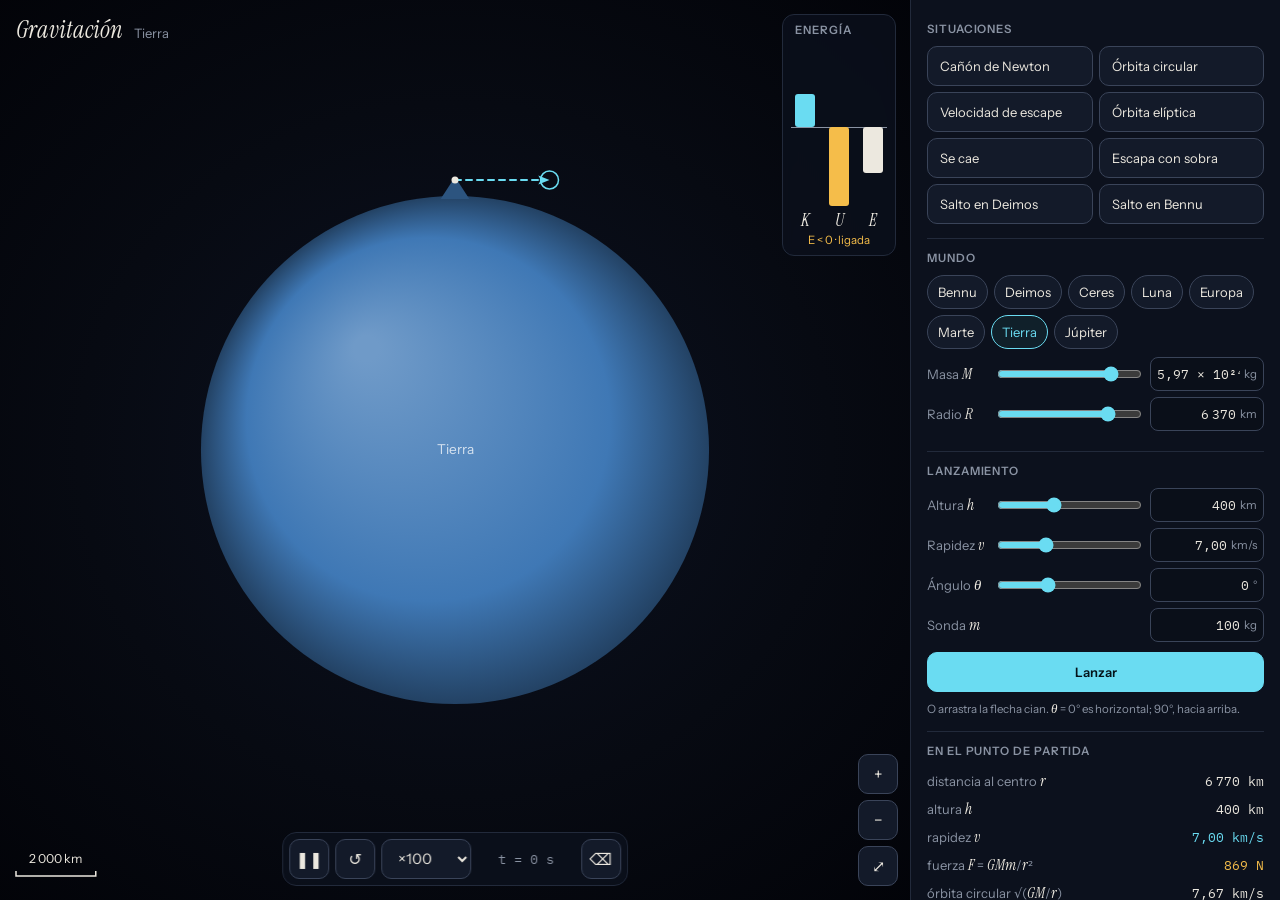
==== index.html @ c52f1934 "Presets y modo reto: situaciones de clase, mundos con datos reales, ?reto=1 oculta v_c, v_e y energí" ====
<!doctype html>
<html lang="es">
<head>
  <meta charset="utf-8">
  <meta name="viewport" content="width=device-width, initial-scale=1, viewport-fit=cover">
  <title>Gravitación</title>
  <meta name="description" content="Lanza sondas alrededor de un mundo: fuerza, velocidad, órbitas, escape y energía. FIS093, UAI.">
  <meta name="theme-color" content="#070a12">
  <link rel="stylesheet" href="css/estilo.css">
</head>
<body>
  <main class="app">
    <section class="escena" aria-label="Simulación">
      <canvas id="lienzo" aria-label="Mundo y sondas. Arrastra la flecha cian para lanzar."></canvas>
      <header class="marca"><h1>Gravitación</h1><span id="nombreMundo"></span></header>
      <div class="estado" id="estado" aria-live="polite"></div>

      <!-- Barras de energía: K, U y E = K + U de la sonda elegida, con el cero al medio -->
      <figure class="energia pista" id="energia" aria-label="Energía de la sonda">
        <figcaption>Energía</figcaption>
        <div class="barras">
          <div class="barra" data-k="K"><div class="relleno c-k" id="bK"></div></div>
          <div class="barra" data-k="U"><div class="relleno c-u" id="bU"></div></div>
          <div class="barra" data-k="E"><div class="relleno c-e" id="bE"></div></div>
        </div>
        <p class="tipoE" id="tipoE"></p>
      </figure>

      <div class="zoom">
        <button class="icono" id="acercar" aria-label="Acercar">+</button>
        <button class="icono" id="alejar" aria-label="Alejar">−</button>
        <button class="icono" id="encuadrar" aria-label="Encuadrar" title="Encuadrar">⤢</button>
      </div>

      <div class="tiempo">
        <button class="icono" id="play" aria-label="Pausa">❚❚</button>
        <button class="icono" id="reiniciar" aria-label="Reiniciar" title="Reiniciar">↺</button>
        <select id="rapidezTiempo" aria-label="Rapidez del tiempo">
          <option value="1">×1</option>
          <option value="10">×10</option>
          <option value="100">×100</option>
          <option value="1000">×1000</option>
          <option value="10000">×10⁴</option>
          <option value="100000">×10⁵</option>
        </select>
        <span class="reloj" id="reloj">t = 0 s</span>
        <button class="icono" id="borrar" aria-label="Borrar estelas" title="Borrar estelas">⌫</button>
      </div>
    </section>

    <aside class="panel">
      <section class="grupo solo-reto" id="grupoReto">
        <h2>Reto</h2>
        <p class="reto-texto">Encuentren la rapidez para una <b>órbita circular</b> y la rapidez para <b>escapar</b>. Prueben valores en <i class="serif">v</i>.</p>
        <ol class="logros" id="logros"></ol>
      </section>

      <section class="grupo pista">
        <h2>Situaciones</h2>
        <div class="botones" id="situaciones"></div>
      </section>

      <section class="grupo">
        <h2>Mundo</h2>
        <div class="chips" id="mundos" role="group" aria-label="Mundos con datos reales"></div>
        <div class="control">
          <label for="rangoM">Masa <i>M</i></label>
          <input type="range" id="rangoM" min="0" max="1000" step="1">
          <span class="campo"><input id="campoM" inputmode="decimal" aria-label="Masa del mundo en kg"><span class="u">kg</span></span>
        </div>
        <div class="control">
          <label for="rangoR">Radio <i>R</i></label>
          <input type="range" id="rangoR" min="0" max="1000" step="1">
          <span class="campo"><input id="campoR" inputmode="decimal" aria-label="Radio del mundo en km"><span class="u">km</span></span>
        </div>
      </section>

      <section class="grupo">
        <h2>Lanzamiento</h2>
        <div class="control">
          <label for="rangoH">Altura <i>h</i></label>
          <input type="range" id="rangoH" min="0" max="1000" step="1">
          <span class="campo"><input id="campoH" inputmode="decimal" aria-label="Altura de partida"><span class="u" id="uH">km</span></span>
        </div>
        <div class="control">
          <label for="rangoV">Rapidez <i>v</i></label>
          <input type="range" id="rangoV" min="0" max="1000" step="1">
          <span class="campo"><input id="campoV" inputmode="decimal" aria-label="Rapidez de lanzamiento"><span class="u" id="uV">km/s</span></span>
        </div>
        <div class="control">
          <label for="rangoA">Ángulo <i>θ</i></label>
          <input type="range" id="rangoA" min="-90" max="180" step="1">
          <span class="campo"><input id="campoA" inputmode="decimal" aria-label="Ángulo sobre la horizontal en grados"><span class="u">°</span></span>
        </div>
        <div class="control">
          <label for="campoMs">Sonda <i>m</i></label>
          <span></span>
          <span class="campo"><input id="campoMs" inputmode="decimal" aria-label="Masa de la sonda en kg"><span class="u">kg</span></span>
        </div>
        <div class="fila">
          <button class="principal" id="lanzar">Lanzar</button>
        </div>
        <p class="nota">O arrastra la flecha cian. <i class="serif">θ</i> = 0° es horizontal; 90°, hacia arriba.</p>
      </section>

      <section class="grupo">
        <h2 id="tituloDatos">Sonda</h2>
        <dl class="datos">
          <div class="dato"><dt>distancia al centro <i>r</i></dt><dd id="dR">—</dd></div>
          <div class="dato"><dt>altura <i>h</i></dt><dd id="dH">—</dd></div>
          <div class="dato"><dt>rapidez <i>v</i></dt><dd id="dV" class="c-vel">—</dd></div>
          <div class="dato"><dt>fuerza <i>F</i> = <i>GMm</i>/<i>r</i>²</dt><dd id="dF" class="c-fuerza">—</dd></div>
          <div class="dato pista"><dt>órbita circular √(<i>GM</i>/<i>r</i>)</dt><dd id="dVc">—</dd></div>
          <div class="dato pista"><dt>escape √(2<i>GM</i>/<i>r</i>)</dt><dd id="dVe">—</dd></div>
          <div class="dato pista sep"><dt>cinética <i>K</i> = ½<i>mv</i>²</dt><dd id="dK" class="c-k">—</dd></div>
          <div class="dato pista"><dt>potencial <i>U</i> = −<i>GMm</i>/<i>r</i></dt><dd id="dU" class="c-u">—</dd></div>
          <div class="dato pista"><dt>total <i>E</i> = <i>K</i> + <i>U</i></dt><dd id="dE">—</dd></div>
        </dl>
      </section>

      <section class="grupo">
        <h2>Ver</h2>
        <div class="marcas">
          <label><input type="checkbox" id="verFuerza" checked> <span class="c-fuerza">Fuerza</span></label>
          <label><input type="checkbox" id="verVel" checked> <span class="c-vel">Velocidad</span></label>
          <label><input type="checkbox" id="verCirculo"> Círculo a la altura actual</label>
          <label><input type="checkbox" id="verRegla" checked> Regla</label>
        </div>
      </section>

      <section class="grupo">
        <h2>Opciones</h2>
        <div class="marcas">
          <label><input type="checkbox" id="optVarias"> Varias sondas</label>
          <label><input type="checkbox" id="optReto"> Modo reto</label>
          <label><input type="checkbox" id="optProyector"> Proyector</label>
        </div>
        <p class="nota">En la dirección: <code>?reto=1</code>, <code>?proyector=1</code>, <code>?mundo=luna</code>, <code>?situacion=canon</code>.</p>
      </section>
    </aside>
  </main>

  <!-- Scripts clásicos (no módulos): así la página funciona abriendo index.html sin servidor. -->
  <script src="js/fisica.js"></script>
  <script src="js/mundos.js"></script>
  <script src="js/formato.js"></script>
  <script src="js/dibujo.js"></script>
  <script src="js/app.js"></script>
</body>
</html>
---- css/estilo.css ----
/* estilo.css — Oscuro y sobrio, con la paleta de Mundo Vacío:
   ámbar = fuerza, cian = velocidad, rosa = acento. */

@font-face { font-family: 'Instrument Sans'; font-weight: 400; font-display: swap; src: url(../fonts/instrument-sans-latin-400-normal.woff2) format('woff2'); }
@font-face { font-family: 'Instrument Sans'; font-weight: 600; font-display: swap; src: url(../fonts/instrument-sans-latin-600-normal.woff2) format('woff2'); }
@font-face { font-family: 'Instrument Serif'; font-style: italic; font-display: swap; src: url(../fonts/instrument-serif-latin-400-italic.woff2) format('woff2'); }
@font-face { font-family: 'IBM Plex Mono'; font-weight: 400; font-display: swap; src: url(../fonts/ibm-plex-mono-latin-400-normal.woff2) format('woff2'); }
@font-face { font-family: 'IBM Plex Mono'; font-weight: 500; font-display: swap; src: url(../fonts/ibm-plex-mono-latin-500-normal.woff2) format('woff2'); }

:root {
  color-scheme: dark;
  --bg: #070a12;
  --bg-center: #0c1222;
  --bg-edge: #020308;
  --panel: #0c111d;
  --line: #222a3b;
  --control: #3a4459;
  --ink: #ece8df;
  --muted: #8a93a3;
  --vec: #f5bd4a;   /* fuerza: ámbar */
  --vel: #6adcf2;   /* velocidad: cian */
  --acc: #eb4789;   /* acento: rosa */
  --ok: #7fd18b;
  --body: 'Instrument Sans', system-ui, -apple-system, 'Segoe UI', sans-serif;
  --serif: 'Instrument Serif', Georgia, serif;
  --mono: 'IBM Plex Mono', ui-monospace, Menlo, Consolas, monospace;
  --t-xs: 11.5px;
  --t-sm: 13px;
  --t-md: 14.5px;
  --t-lg: 18px;
  --grosor: 1;          /* multiplica el grosor de flechas y estelas */
  --letra-lienzo: 13;   /* tamaño de letra en el lienzo, px */
  --panel-w: 370px;
}

/* Modo proyector: todo más grande y más grueso */
.proyector {
  --t-xs: 14px;
  --t-sm: 16px;
  --t-md: 18px;
  --t-lg: 23px;
  --grosor: 1.9;
  --letra-lienzo: 19;
  --panel-w: 460px;
  --muted: #a7afbd;
}

* { box-sizing: border-box; }

html, body { margin: 0; height: 100%; }

body {
  background: var(--bg);
  color: var(--ink);
  font-family: var(--body);
  font-size: var(--t-md);
  -webkit-tap-highlight-color: transparent;
}

.app {
  display: grid;
  grid-template-columns: 1fr var(--panel-w);
  height: 100dvh;
}

/* ---------- Escena (lienzo) ---------- */

.escena {
  position: relative;
  overflow: hidden;
  background: radial-gradient(ellipse 75% 70% at 50% 50%, var(--bg-center) 0%, var(--bg) 55%, var(--bg-edge) 100%);
}

#lienzo {
  position: absolute;
  inset: 0;
  width: 100%;
  height: 100%;
  touch-action: none; /* el lienzo se queda con los gestos: arrastrar y pellizcar */
  cursor: crosshair;
}
#lienzo.sobre-asa { cursor: grab; }
#lienzo.arrastrando { cursor: grabbing; }

.marca {
  position: absolute;
  top: 14px;
  left: 16px;
  display: flex;
  align-items: baseline;
  gap: 10px;
  pointer-events: none;
}
.marca h1 {
  margin: 0;
  font-family: var(--serif);
  font-style: italic;
  font-weight: 400;
  font-size: calc(var(--t-lg) * 1.35);
  letter-spacing: 0.01em;
}
.marca span { color: var(--muted); font-size: var(--t-sm); }

.estado {
  position: absolute;
  top: 16px;
  left: 50%;
  transform: translateX(-50%);
  padding: 5px 12px;
  border-radius: 999px;
  border: 1px solid var(--line);
  background: rgba(7, 10, 18, 0.7);
  font-size: var(--t-sm);
  white-space: nowrap;
  pointer-events: none;
}
.estado:empty { display: none; }
.estado.impacto { color: var(--acc); border-color: color-mix(in srgb, var(--acc) 50%, transparent); }
.estado.escapo { color: var(--ok); border-color: color-mix(in srgb, var(--ok) 50%, transparent); }
.estado.orbita { color: var(--vel); border-color: color-mix(in srgb, var(--vel) 45%, transparent); }

.tiempo {
  position: absolute;
  left: 50%;
  bottom: calc(14px + env(safe-area-inset-bottom));
  transform: translateX(-50%);
  display: flex;
  align-items: center;
  gap: 6px;
  padding: 6px;
  border-radius: 14px;
  background: rgba(12, 17, 29, 0.85);
  border: 1px solid var(--line);
  backdrop-filter: blur(6px);
}
.tiempo .reloj {
  white-space: nowrap;
  font-family: var(--mono);
  font-size: var(--t-sm);
  min-width: 7.5em;
  text-align: center;
  color: var(--muted);
}

.zoom {
  position: absolute;
  right: 12px;
  bottom: calc(14px + env(safe-area-inset-bottom));
  display: flex;
  flex-direction: column;
  gap: 6px;
}

/* ---------- Botones y campos ---------- */

button, select, input {
  font: inherit;
  color: inherit;
}

button, select {
  min-height: 40px;
  border-radius: 10px;
  border: 1px solid var(--control);
  background: #131a29;
  padding: 0 12px;
  cursor: pointer;
}
button:hover, select:hover { border-color: var(--muted); }
button:focus-visible, select:focus-visible, input:focus-visible {
  outline: 2px solid var(--vel);
  outline-offset: 2px;
}
button.icono { width: 40px; padding: 0; font-size: 16px; line-height: 1; }
button.principal {
  background: var(--vel);
  color: #04131a;
  border-color: var(--vel);
  font-weight: 600;
}
button.principal:hover { filter: brightness(1.08); }
button[aria-pressed='true'] { border-color: var(--vel); color: var(--vel); }

/* ---------- Panel ---------- */

.panel {
  background: var(--panel);
  border-left: 1px solid var(--line);
  overflow-y: auto;
  padding: 10px 16px 28px;
  font-size: var(--t-sm);
}

.grupo { padding: 12px 0 14px; border-bottom: 1px solid var(--line); }
.grupo:last-child { border-bottom: 0; }
.grupo h2 {
  margin: 0 0 10px;
  font-size: var(--t-xs);
  font-weight: 600;
  letter-spacing: 0.08em;
  text-transform: uppercase;
  color: var(--muted);
}

/* Fila de control: etiqueta, deslizador y campo numérico con unidad */
.control {
  display: grid;
  grid-template-columns: 4.8em 1fr 8.8em;
  align-items: center;
  gap: 8px;
  margin: 6px 0;
}
.control label { color: var(--muted); }
.control label i, .dato i, .serif { font-family: var(--serif); font-style: italic; font-size: 1.15em; color: var(--ink); }
.campo {
  display: flex;
  align-items: center;
  border: 1px solid var(--control);
  border-radius: 8px;
  background: #0a0f19;
  height: 34px;
  padding: 0 6px;
}
.campo input {
  width: 100%;
  min-width: 0;
  border: 0;
  background: transparent;
  font-family: var(--mono);
  font-size: var(--t-sm);
  text-align: right;
  padding: 0 4px 0 0;
}
.campo input:focus { outline: none; }
.campo:focus-within { border-color: var(--vel); }
.campo .u { color: var(--muted); font-size: var(--t-xs); white-space: nowrap; }
.campo.malo { border-color: var(--acc); }

input[type='range'] {
  width: 100%;
  accent-color: var(--vel);
  height: 28px;
  margin: 0;
}

/* Datos en vivo */
.datos { margin: 0; display: grid; gap: 2px; }
.dato {
  display: flex;
  justify-content: space-between;
  align-items: baseline;
  gap: 10px;
  padding: 3px 0;
}
.dato dt { color: var(--muted); }
.dato dd { margin: 0; font-family: var(--mono); font-size: var(--t-sm); text-align: right; white-space: nowrap; }
.c-vel { color: var(--vel); }
.c-fuerza { color: var(--vec); }

.dato.sep { border-top: 1px dashed var(--line); margin-top: 4px; padding-top: 7px; }
.c-k { color: var(--vel); }
.c-u { color: var(--vec); }

/* Barras de energía sobre el lienzo */
.energia {
  position: absolute;
  top: 14px;
  right: 14px;
  margin: 0;
  padding: 8px 12px 8px;
  border-radius: 12px;
  border: 1px solid var(--line);
  background: rgba(12, 17, 29, 0.82);
  backdrop-filter: blur(6px);
  pointer-events: none;
  --alto: 168px;
}
.energia figcaption { font-size: var(--t-xs); color: var(--muted); letter-spacing: 0.08em; text-transform: uppercase; font-weight: 600; }
.barras { display: flex; gap: 14px; justify-content: center; margin-top: 6px; position: relative; padding-bottom: 20px; }
.barras::before {
  /* línea del cero */
  content: '';
  position: absolute;
  left: -4px;
  right: -4px;
  top: calc(var(--alto) / 2);
  border-top: 1px solid var(--muted);
}
.barra { position: relative; width: calc(20px * var(--grosor)); height: var(--alto); }
.barra::after {
  content: attr(data-k);
  position: absolute;
  bottom: -20px;
  left: 50%;
  transform: translateX(-50%);
  font-family: var(--serif);
  font-style: italic;
  font-size: calc(var(--t-md) * 1.15);
}
.relleno { position: absolute; left: 0; right: 0; height: 0; border-radius: 3px; background: currentColor; }
.relleno.c-e { color: var(--ink); }
.tipoE { margin: 2px 0 0; font-size: var(--t-xs); text-align: center; white-space: nowrap; }
.tipoE.ligada { color: var(--vec); }
.tipoE.limite { color: var(--ink); }
.tipoE.libre { color: var(--ok); }

/* Botones de situaciones y de mundos */
.botones { display: grid; grid-template-columns: 1fr 1fr; gap: 6px; }
.botones button { text-align: left; font-size: var(--t-sm); }
.chips { display: flex; flex-wrap: wrap; gap: 6px; margin-bottom: 8px; }
.chips button { min-height: 34px; padding: 0 10px; border-radius: 999px; font-size: var(--t-sm); }
.botones button[aria-pressed='true'], .chips button[aria-pressed='true'] { background: #10202a; }

/* Modo reto: se ocultan v_c, v_e, energías y las situaciones que regalan la respuesta */
.reto .pista { display: none !important; }
.solo-reto { display: none; }
.reto .solo-reto { display: block; }
.reto-texto { margin: 0; line-height: 1.45; }
.logros { margin: 8px 0 0; padding-left: 1.3em; color: var(--ok); }
.logros li { margin: 3px 0; }
.logros:empty { display: none; }
code { font-family: var(--mono); font-size: 0.95em; color: var(--ink); }

/* Casillas */
.marcas { display: grid; grid-template-columns: 1fr 1fr; gap: 4px 12px; }
.marcas label { display: flex; align-items: center; gap: 8px; min-height: 36px; cursor: pointer; }
.marcas input { width: 18px; height: 18px; accent-color: var(--vel); margin: 0; }

.fila { display: flex; gap: 8px; align-items: center; flex-wrap: wrap; margin-top: 10px; }
.fila button.principal { flex: 1; }
.nota { color: var(--muted); font-size: var(--t-xs); margin: 8px 0 0; }

@media (max-width: 820px) {
  .app {
    grid-template-columns: 1fr;
    grid-template-rows: min(62dvh, 640px) auto;
    height: auto;
    min-height: 100dvh;
  }
  .escena { min-height: 340px; }
  .panel { border-left: 0; border-top: 1px solid var(--line); overflow: visible; padding: 4px 16px 40px; }
  .marca { top: 10px; left: 12px; }
  .estado { top: 52px; }
  .tiempo { bottom: 10px; gap: 4px; padding: 5px; }
  .tiempo .reloj { min-width: 0; font-size: var(--t-xs); }
  .zoom { top: 10px; right: 10px; bottom: auto; flex-direction: row; }
  .energia { top: 58px; right: 10px; padding: 4px 8px 5px; --alto: 76px; }
  .energia figcaption { display: none; }
  .barras { gap: 8px; padding-bottom: 18px; }
  .barra { width: 14px; }
  .barra::after { bottom: -19px; font-size: var(--t-sm); }
}

@media (prefers-reduced-motion: reduce) {
  * { scroll-behavior: auto !important; }
}
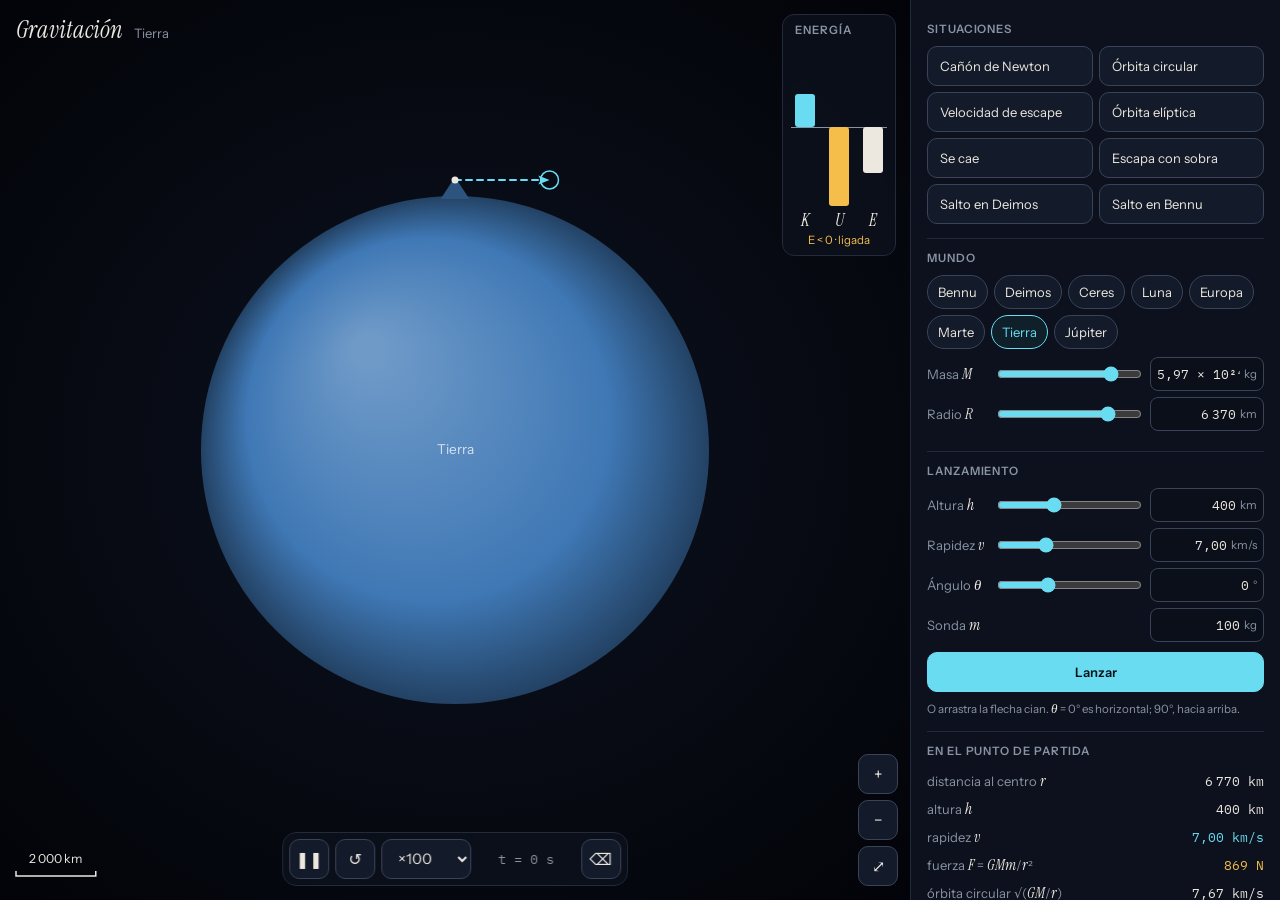
==== commit f1ce1c77: "Tema claro: casilla y ?tema=claro, colores de sondas y cajas desde variables CSS Co-Authored-By: Cla" ====
--- a/index.html
+++ b/index.html
@@ -105,6 +105,7 @@
 
       <section class="grupo">
         <h2 id="tituloDatos">Sonda</h2>
+        <div class="sondas" id="listaSondas" role="group" aria-label="Elegir sonda"></div>
         <dl class="datos">
           <div class="dato"><dt>distancia al centro <i>r</i></dt><dd id="dR">—</dd></div>
           <div class="dato"><dt>altura <i>h</i></dt><dd id="dH">—</dd></div>
@@ -134,8 +135,9 @@
           <label><input type="checkbox" id="optVarias"> Varias sondas</label>
           <label><input type="checkbox" id="optReto"> Modo reto</label>
           <label><input type="checkbox" id="optProyector"> Proyector</label>
+          <label><input type="checkbox" id="optClaro"> Tema claro</label>
         </div>
-        <p class="nota">En la dirección: <code>?reto=1</code>, <code>?proyector=1</code>, <code>?mundo=luna</code>, <code>?situacion=canon</code>.</p>
+        <p class="nota">En la dirección: <code>?reto=1</code>, <code>?proyector=1</code>, <code>?tema=claro</code>, <code>?mundo=luna</code>, <code>?situacion=canon</code>.</p>
       </section>
     </aside>
   </main>
--- a/css/estilo.css
+++ b/css/estilo.css
@@ -21,6 +21,17 @@
   --vel: #6adcf2;   /* velocidad: cian */
   --acc: #eb4789;   /* acento: rosa */
   --ok: #7fd18b;
+  --boton: #131a29;
+  --campo: #0a0f19;
+  --pulsado: #10202a;
+  --sobre-vel: #04131a;               /* texto sobre el botón cian */
+  --flotante: rgba(12, 17, 29, 0.85); /* cajas sobre el lienzo */
+  /* Sondas: un color y un patrón de línea cada una */
+  --s1: #ece8df;
+  --s2: #eb4789;
+  --s3: #7fd18b;
+  --s4: #b79cff;
+  --s5: #f2955a;
   --body: 'Instrument Sans', system-ui, -apple-system, 'Segoe UI', sans-serif;
   --serif: 'Instrument Serif', Georgia, serif;
   --mono: 'IBM Plex Mono', ui-monospace, Menlo, Consolas, monospace;
@@ -33,6 +44,34 @@
   --panel-w: 370px;
 }
 
+/* Tema claro: para salas con luz o proyectores que lavan el negro (paleta clara de Mundo Vacío) */
+.claro {
+  color-scheme: light;
+  --bg: #eef1f6;
+  --bg-center: #f8f9fc;
+  --bg-edge: #d9dfe9;
+  --panel: #fbfcfd;
+  --line: #d3d9e2;
+  --control: #9aa4b5;
+  --ink: #121722;
+  --muted: #5d6676;
+  --vec: #b07400;
+  --vel: #00809f;
+  --acc: #9b1d55;
+  --ok: #2e7d3a;
+  --boton: #ffffff;
+  --campo: #ffffff;
+  --pulsado: #e1f1f5;
+  --sobre-vel: #ffffff;
+  --flotante: rgba(251, 252, 253, 0.9);
+  --s1: #121722;
+  --s2: #9b1d55;
+  --s3: #2e7d3a;
+  --s4: #5b3fb5;
+  --s5: #b8501a;
+}
+.claro.proyector { --muted: #4a5262; }
+
 /* Modo proyector: todo más grande y más grueso */
 .proyector {
   --t-xs: 14px;
@@ -47,6 +86,9 @@
 
 * { box-sizing: border-box; }
 
+.proyector button, .proyector select { min-height: 48px; }
+.proyector button.icono { width: 48px; font-size: 20px; }
+
 html, body { margin: 0; height: 100%; }
 
 body {
@@ -109,7 +151,7 @@
   padding: 5px 12px;
   border-radius: 999px;
   border: 1px solid var(--line);
-  background: rgba(7, 10, 18, 0.7);
+  background: var(--flotante);
   font-size: var(--t-sm);
   white-space: nowrap;
   pointer-events: none;
@@ -129,7 +171,7 @@
   gap: 6px;
   padding: 6px;
   border-radius: 14px;
-  background: rgba(12, 17, 29, 0.85);
+  background: var(--flotante);
   border: 1px solid var(--line);
   backdrop-filter: blur(6px);
 }
@@ -162,7 +204,7 @@
   min-height: 40px;
   border-radius: 10px;
   border: 1px solid var(--control);
-  background: #131a29;
+  background: var(--boton);
   padding: 0 12px;
   cursor: pointer;
 }
@@ -174,7 +216,7 @@
 button.icono { width: 40px; padding: 0; font-size: 16px; line-height: 1; }
 button.principal {
   background: var(--vel);
-  color: #04131a;
+  color: var(--sobre-vel);
   border-color: var(--vel);
   font-weight: 600;
 }
@@ -217,7 +259,7 @@
   align-items: center;
   border: 1px solid var(--control);
   border-radius: 8px;
-  background: #0a0f19;
+  background: var(--campo);
   height: 34px;
   padding: 0 6px;
 }
@@ -270,7 +312,7 @@
   padding: 8px 12px 8px;
   border-radius: 12px;
   border: 1px solid var(--line);
-  background: rgba(12, 17, 29, 0.82);
+  background: var(--flotante);
   backdrop-filter: blur(6px);
   pointer-events: none;
   --alto: 168px;
@@ -309,7 +351,7 @@
 .botones button { text-align: left; font-size: var(--t-sm); }
 .chips { display: flex; flex-wrap: wrap; gap: 6px; margin-bottom: 8px; }
 .chips button { min-height: 34px; padding: 0 10px; border-radius: 999px; font-size: var(--t-sm); }
-.botones button[aria-pressed='true'], .chips button[aria-pressed='true'] { background: #10202a; }
+.botones button[aria-pressed='true'], .chips button[aria-pressed='true'] { background: var(--pulsado); }
 
 /* Modo reto: se ocultan v_c, v_e, energías y las situaciones que regalan la respuesta */
 .reto .pista { display: none !important; }
@@ -320,6 +362,12 @@
 .logros li { margin: 3px 0; }
 .logros:empty { display: none; }
 code { font-family: var(--mono); font-size: 0.95em; color: var(--ink); }
+
+/* Lista de sondas (con varias a la vez) */
+.sondas { display: flex; flex-wrap: wrap; gap: 6px; margin: -2px 0 8px; }
+.sondas:empty { display: none; }
+.sondas button { min-height: 32px; padding: 0 10px; border-radius: 999px; font-family: var(--mono); font-size: var(--t-xs); display: flex; align-items: center; gap: 6px; }
+.sondas svg { width: 22px; height: 8px; }
 
 /* Casillas */
 .marcas { display: grid; grid-template-columns: 1fr 1fr; gap: 4px 12px; }
@@ -343,8 +391,10 @@
   .estado { top: 52px; }
   .tiempo { bottom: 10px; gap: 4px; padding: 5px; }
   .tiempo .reloj { min-width: 0; font-size: var(--t-xs); }
-  .zoom { top: 10px; right: 10px; bottom: auto; flex-direction: row; }
-  .energia { top: 58px; right: 10px; padding: 4px 8px 5px; --alto: 76px; }
+  /* En el celular la esquina de arriba queda para la energía: las órbitas pasan lejos de las esquinas */
+  .zoom { right: 8px; bottom: 74px; gap: 5px; }
+  .zoom button.icono { width: 36px; min-height: 36px; }
+  .energia { top: 8px; right: 8px; padding: 4px 8px 5px; --alto: 76px; }
   .energia figcaption { display: none; }
   .barras { gap: 8px; padding-bottom: 18px; }
   .barra { width: 14px; }
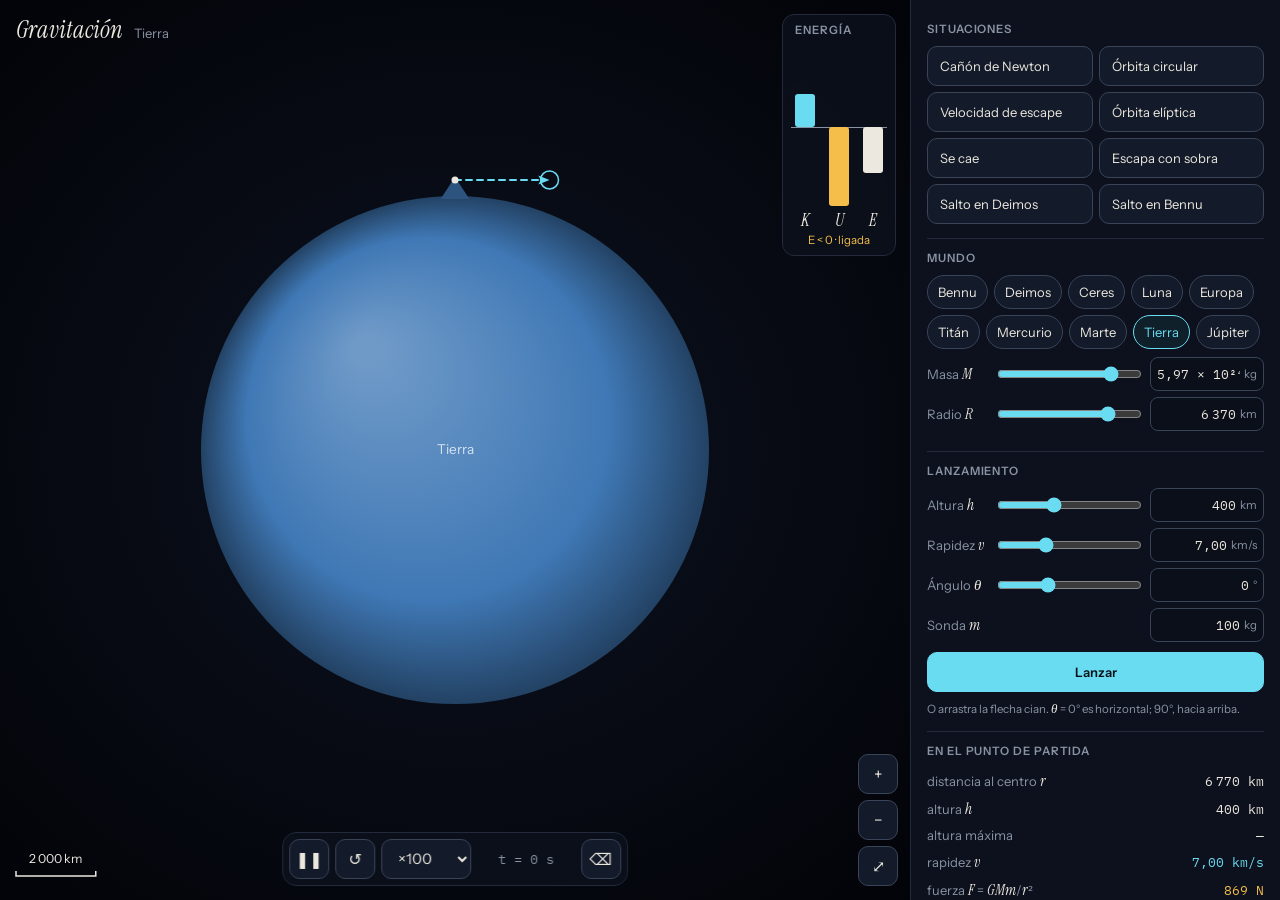
==== commit a9afe6d4: "Actividad «¿Escapa o vuelve?»: Mercurio y Titán, altura máxima, registro de cada lanzamiento y modo " ====
--- a/index.html
+++ b/index.html
@@ -1,152 +1,153 @@
-<!doctype html>
-<html lang="es">
-<head>
-  <meta charset="utf-8">
-  <meta name="viewport" content="width=device-width, initial-scale=1, viewport-fit=cover">
-  <title>Gravitación</title>
-  <meta name="description" content="Lanza sondas alrededor de un mundo: fuerza, velocidad, órbitas, escape y energía. FIS093, UAI.">
-  <meta name="theme-color" content="#070a12">
-  <link rel="stylesheet" href="css/estilo.css">
-</head>
-<body>
-  <main class="app">
-    <section class="escena" aria-label="Simulación">
-      <canvas id="lienzo" aria-label="Mundo y sondas. Arrastra la flecha cian para lanzar."></canvas>
-      <header class="marca"><h1>Gravitación</h1><span id="nombreMundo"></span></header>
-      <div class="estado" id="estado" aria-live="polite"></div>
-
-      <!-- Barras de energía: K, U y E = K + U de la sonda elegida, con el cero al medio -->
-      <figure class="energia pista" id="energia" aria-label="Energía de la sonda">
-        <figcaption>Energía</figcaption>
-        <div class="barras">
-          <div class="barra" data-k="K"><div class="relleno c-k" id="bK"></div></div>
-          <div class="barra" data-k="U"><div class="relleno c-u" id="bU"></div></div>
-          <div class="barra" data-k="E"><div class="relleno c-e" id="bE"></div></div>
-        </div>
-        <p class="tipoE" id="tipoE"></p>
-      </figure>
-
-      <div class="zoom">
-        <button class="icono" id="acercar" aria-label="Acercar">+</button>
-        <button class="icono" id="alejar" aria-label="Alejar">−</button>
-        <button class="icono" id="encuadrar" aria-label="Encuadrar" title="Encuadrar">⤢</button>
-      </div>
-
-      <div class="tiempo">
-        <button class="icono" id="play" aria-label="Pausa">❚❚</button>
-        <button class="icono" id="reiniciar" aria-label="Reiniciar" title="Reiniciar">↺</button>
-        <select id="rapidezTiempo" aria-label="Rapidez del tiempo">
-          <option value="1">×1</option>
-          <option value="10">×10</option>
-          <option value="100">×100</option>
-          <option value="1000">×1000</option>
-          <option value="10000">×10⁴</option>
-          <option value="100000">×10⁵</option>
-        </select>
-        <span class="reloj" id="reloj">t = 0 s</span>
-        <button class="icono" id="borrar" aria-label="Borrar estelas" title="Borrar estelas">⌫</button>
-      </div>
-    </section>
-
-    <aside class="panel">
-      <section class="grupo solo-reto" id="grupoReto">
-        <h2>Reto</h2>
-        <p class="reto-texto">Encuentren la rapidez para una <b>órbita circular</b> y la rapidez para <b>escapar</b>. Prueben valores en <i class="serif">v</i>.</p>
-        <ol class="logros" id="logros"></ol>
-      </section>
-
-      <section class="grupo pista">
-        <h2>Situaciones</h2>
-        <div class="botones" id="situaciones"></div>
-      </section>
-
-      <section class="grupo">
-        <h2>Mundo</h2>
-        <div class="chips" id="mundos" role="group" aria-label="Mundos con datos reales"></div>
-        <div class="control">
-          <label for="rangoM">Masa <i>M</i></label>
-          <input type="range" id="rangoM" min="0" max="1000" step="1">
-          <span class="campo"><input id="campoM" inputmode="decimal" aria-label="Masa del mundo en kg"><span class="u">kg</span></span>
-        </div>
-        <div class="control">
-          <label for="rangoR">Radio <i>R</i></label>
-          <input type="range" id="rangoR" min="0" max="1000" step="1">
-          <span class="campo"><input id="campoR" inputmode="decimal" aria-label="Radio del mundo en km"><span class="u">km</span></span>
-        </div>
-      </section>
-
-      <section class="grupo">
-        <h2>Lanzamiento</h2>
-        <div class="control">
-          <label for="rangoH">Altura <i>h</i></label>
-          <input type="range" id="rangoH" min="0" max="1000" step="1">
-          <span class="campo"><input id="campoH" inputmode="decimal" aria-label="Altura de partida"><span class="u" id="uH">km</span></span>
-        </div>
-        <div class="control">
-          <label for="rangoV">Rapidez <i>v</i></label>
-          <input type="range" id="rangoV" min="0" max="1000" step="1">
-          <span class="campo"><input id="campoV" inputmode="decimal" aria-label="Rapidez de lanzamiento"><span class="u" id="uV">km/s</span></span>
-        </div>
-        <div class="control">
-          <label for="rangoA">Ángulo <i>θ</i></label>
-          <input type="range" id="rangoA" min="-90" max="180" step="1">
-          <span class="campo"><input id="campoA" inputmode="decimal" aria-label="Ángulo sobre la horizontal en grados"><span class="u">°</span></span>
-        </div>
-        <div class="control">
-          <label for="campoMs">Sonda <i>m</i></label>
-          <span></span>
-          <span class="campo"><input id="campoMs" inputmode="decimal" aria-label="Masa de la sonda en kg"><span class="u">kg</span></span>
-        </div>
-        <div class="fila">
-          <button class="principal" id="lanzar">Lanzar</button>
-        </div>
-        <p class="nota">O arrastra la flecha cian. <i class="serif">θ</i> = 0° es horizontal; 90°, hacia arriba.</p>
-      </section>
-
-      <section class="grupo">
-        <h2 id="tituloDatos">Sonda</h2>
-        <div class="sondas" id="listaSondas" role="group" aria-label="Elegir sonda"></div>
-        <dl class="datos">
-          <div class="dato"><dt>distancia al centro <i>r</i></dt><dd id="dR">—</dd></div>
-          <div class="dato"><dt>altura <i>h</i></dt><dd id="dH">—</dd></div>
-          <div class="dato"><dt>rapidez <i>v</i></dt><dd id="dV" class="c-vel">—</dd></div>
-          <div class="dato"><dt>fuerza <i>F</i> = <i>GMm</i>/<i>r</i>²</dt><dd id="dF" class="c-fuerza">—</dd></div>
-          <div class="dato pista"><dt>órbita circular √(<i>GM</i>/<i>r</i>)</dt><dd id="dVc">—</dd></div>
-          <div class="dato pista"><dt>escape √(2<i>GM</i>/<i>r</i>)</dt><dd id="dVe">—</dd></div>
-          <div class="dato pista sep"><dt>cinética <i>K</i> = ½<i>mv</i>²</dt><dd id="dK" class="c-k">—</dd></div>
-          <div class="dato pista"><dt>potencial <i>U</i> = −<i>GMm</i>/<i>r</i></dt><dd id="dU" class="c-u">—</dd></div>
-          <div class="dato pista"><dt>total <i>E</i> = <i>K</i> + <i>U</i></dt><dd id="dE">—</dd></div>
-        </dl>
-      </section>
-
-      <section class="grupo">
-        <h2>Ver</h2>
-        <div class="marcas">
-          <label><input type="checkbox" id="verFuerza" checked> <span class="c-fuerza">Fuerza</span></label>
-          <label><input type="checkbox" id="verVel" checked> <span class="c-vel">Velocidad</span></label>
-          <label><input type="checkbox" id="verCirculo"> Círculo a la altura actual</label>
-          <label><input type="checkbox" id="verRegla" checked> Regla</label>
-        </div>
-      </section>
-
-      <section class="grupo">
-        <h2>Opciones</h2>
-        <div class="marcas">
-          <label><input type="checkbox" id="optVarias"> Varias sondas</label>
-          <label><input type="checkbox" id="optReto"> Modo reto</label>
-          <label><input type="checkbox" id="optProyector"> Proyector</label>
-          <label><input type="checkbox" id="optClaro"> Tema claro</label>
-        </div>
-        <p class="nota">En la dirección: <code>?reto=1</code>, <code>?proyector=1</code>, <code>?tema=claro</code>, <code>?mundo=luna</code>, <code>?situacion=canon</code>.</p>
-      </section>
-    </aside>
-  </main>
-
-  <!-- Scripts clásicos (no módulos): así la página funciona abriendo index.html sin servidor. -->
-  <script src="js/fisica.js"></script>
-  <script src="js/mundos.js"></script>
-  <script src="js/formato.js"></script>
-  <script src="js/dibujo.js"></script>
-  <script src="js/app.js"></script>
-</body>
-</html>
+<!doctype html>
+<html lang="es">
+<head>
+  <meta charset="utf-8">
+  <meta name="viewport" content="width=device-width, initial-scale=1, viewport-fit=cover">
+  <title>Gravitación</title>
+  <meta name="description" content="Lanza sondas alrededor de un mundo: fuerza, velocidad, órbitas, escape y energía. FIS093, UAI.">
+  <meta name="theme-color" content="#070a12">
+  <link rel="stylesheet" href="css/estilo.css">
+</head>
+<body>
+  <main class="app">
+    <section class="escena" aria-label="Simulación">
+      <canvas id="lienzo" aria-label="Mundo y sondas. Arrastra la flecha cian para lanzar."></canvas>
+      <header class="marca"><h1>Gravitación</h1><span id="nombreMundo"></span></header>
+      <div class="estado" id="estado" aria-live="polite"></div>
+
+      <!-- Barras de energía: K, U y E = K + U de la sonda elegida, con el cero al medio -->
+      <figure class="energia pista" id="energia" aria-label="Energía de la sonda">
+        <figcaption>Energía</figcaption>
+        <div class="barras">
+          <div class="barra" data-k="K"><div class="relleno c-k" id="bK"></div></div>
+          <div class="barra" data-k="U"><div class="relleno c-u" id="bU"></div></div>
+          <div class="barra" data-k="E"><div class="relleno c-e" id="bE"></div></div>
+        </div>
+        <p class="tipoE" id="tipoE"></p>
+      </figure>
+
+      <div class="zoom">
+        <button class="icono" id="acercar" aria-label="Acercar">+</button>
+        <button class="icono" id="alejar" aria-label="Alejar">−</button>
+        <button class="icono" id="encuadrar" aria-label="Encuadrar" title="Encuadrar">⤢</button>
+      </div>
+
+      <div class="tiempo">
+        <button class="icono" id="play" aria-label="Pausa">❚❚</button>
+        <button class="icono" id="reiniciar" aria-label="Reiniciar" title="Reiniciar">↺</button>
+        <select id="rapidezTiempo" aria-label="Rapidez del tiempo">
+          <option value="1">×1</option>
+          <option value="10">×10</option>
+          <option value="100">×100</option>
+          <option value="1000">×1000</option>
+          <option value="10000">×10⁴</option>
+          <option value="100000">×10⁵</option>
+        </select>
+        <span class="reloj" id="reloj">t = 0 s</span>
+        <button class="icono" id="borrar" aria-label="Borrar estelas" title="Borrar estelas">⌫</button>
+      </div>
+    </section>
+
+    <aside class="panel">
+      <section class="grupo solo-reto" id="grupoReto">
+        <h2>Reto</h2>
+        <p class="reto-texto">Encuentren la rapidez para una <b>órbita circular</b> y la rapidez para <b>escapar</b>. Prueben valores en <i class="serif">v</i>.</p>
+        <ol class="logros" id="logros"></ol>
+      </section>
+
+      <section class="grupo pista">
+        <h2>Situaciones</h2>
+        <div class="botones" id="situaciones"></div>
+      </section>
+
+      <section class="grupo" id="grupoMundo">
+        <h2>Mundo</h2>
+        <div class="chips" id="mundos" role="group" aria-label="Mundos con datos reales"></div>
+        <div class="control">
+          <label for="rangoM">Masa <i>M</i></label>
+          <input type="range" id="rangoM" min="0" max="1000" step="1">
+          <span class="campo"><input id="campoM" inputmode="decimal" aria-label="Masa del mundo en kg"><span class="u">kg</span></span>
+        </div>
+        <div class="control">
+          <label for="rangoR">Radio <i>R</i></label>
+          <input type="range" id="rangoR" min="0" max="1000" step="1">
+          <span class="campo"><input id="campoR" inputmode="decimal" aria-label="Radio del mundo en km"><span class="u">km</span></span>
+        </div>
+      </section>
+
+      <section class="grupo" id="grupoLanz">
+        <h2>Lanzamiento</h2>
+        <div class="control">
+          <label for="rangoH">Altura <i>h</i></label>
+          <input type="range" id="rangoH" min="0" max="1000" step="1">
+          <span class="campo"><input id="campoH" inputmode="decimal" aria-label="Altura de partida"><span class="u" id="uH">km</span></span>
+        </div>
+        <div class="control">
+          <label for="rangoV">Rapidez <i>v</i></label>
+          <input type="range" id="rangoV" min="0" max="1000" step="1">
+          <span class="campo"><input id="campoV" inputmode="decimal" aria-label="Rapidez de lanzamiento"><span class="u" id="uV">km/s</span></span>
+        </div>
+        <div class="control">
+          <label for="rangoA">Ángulo <i>θ</i></label>
+          <input type="range" id="rangoA" min="-90" max="180" step="1">
+          <span class="campo"><input id="campoA" inputmode="decimal" aria-label="Ángulo sobre la horizontal en grados"><span class="u">°</span></span>
+        </div>
+        <div class="control">
+          <label for="campoMs">Sonda <i>m</i></label>
+          <span></span>
+          <span class="campo"><input id="campoMs" inputmode="decimal" aria-label="Masa de la sonda en kg"><span class="u">kg</span></span>
+        </div>
+        <div class="fila">
+          <button class="principal" id="lanzar">Lanzar</button>
+        </div>
+        <p class="nota">O arrastra la flecha cian. <i class="serif">θ</i> = 0° es horizontal; 90°, hacia arriba.</p>
+      </section>
+
+      <section class="grupo" id="grupoDatos">
+        <h2 id="tituloDatos">Sonda</h2>
+        <div class="sondas" id="listaSondas" role="group" aria-label="Elegir sonda"></div>
+        <dl class="datos">
+          <div class="dato"><dt>distancia al centro <i>r</i></dt><dd id="dR">—</dd></div>
+          <div class="dato"><dt>altura <i>h</i></dt><dd id="dH">—</dd></div>
+          <div class="dato"><dt>altura máxima</dt><dd id="dHmax">—</dd></div>
+          <div class="dato"><dt>rapidez <i>v</i></dt><dd id="dV" class="c-vel">—</dd></div>
+          <div class="dato"><dt>fuerza <i>F</i> = <i>GMm</i>/<i>r</i>²</dt><dd id="dF" class="c-fuerza">—</dd></div>
+          <div class="dato pista"><dt>órbita circular √(<i>GM</i>/<i>r</i>)</dt><dd id="dVc">—</dd></div>
+          <div class="dato pista"><dt>escape √(2<i>GM</i>/<i>r</i>)</dt><dd id="dVe">—</dd></div>
+          <div class="dato pista sep"><dt>cinética <i>K</i> = ½<i>mv</i>²</dt><dd id="dK" class="c-k">—</dd></div>
+          <div class="dato pista"><dt>potencial <i>U</i> = −<i>GMm</i>/<i>r</i></dt><dd id="dU" class="c-u">—</dd></div>
+          <div class="dato pista"><dt>total <i>E</i> = <i>K</i> + <i>U</i></dt><dd id="dE">—</dd></div>
+        </dl>
+      </section>
+
+      <section class="grupo">
+        <h2>Ver</h2>
+        <div class="marcas">
+          <label><input type="checkbox" id="verFuerza" checked> <span class="c-fuerza">Fuerza</span></label>
+          <label><input type="checkbox" id="verVel" checked> <span class="c-vel">Velocidad</span></label>
+          <label><input type="checkbox" id="verCirculo"> Círculo a la altura actual</label>
+          <label><input type="checkbox" id="verRegla" checked> Regla</label>
+        </div>
+      </section>
+
+      <section class="grupo">
+        <h2>Opciones</h2>
+        <div class="marcas">
+          <label><input type="checkbox" id="optVarias"> Varias sondas</label>
+          <label><input type="checkbox" id="optReto"> Modo reto</label>
+          <label><input type="checkbox" id="optProyector"> Proyector</label>
+          <label><input type="checkbox" id="optClaro"> Tema claro</label>
+        </div>
+        <p class="nota">En la dirección: <code>?reto=1</code>, <code>?proyector=1</code>, <code>?tema=claro</code>, <code>?mundo=luna</code>, <code>?situacion=canon</code>.</p>
+      </section>
+    </aside>
+  </main>
+
+  <!-- Scripts clásicos (no módulos): así la página funciona abriendo index.html sin servidor. -->
+  <script src="js/fisica.js"></script>
+  <script src="js/mundos.js"></script>
+  <script src="js/formato.js"></script>
+  <script src="js/dibujo.js"></script>
+  <script src="js/app.js"></script>
+</body>
+</html>
--- a/css/estilo.css
+++ b/css/estilo.css
@@ -1,406 +1,412 @@
-/* estilo.css — Oscuro y sobrio, con la paleta de Mundo Vacío:
-   ámbar = fuerza, cian = velocidad, rosa = acento. */
-
-@font-face { font-family: 'Instrument Sans'; font-weight: 400; font-display: swap; src: url(../fonts/instrument-sans-latin-400-normal.woff2) format('woff2'); }
-@font-face { font-family: 'Instrument Sans'; font-weight: 600; font-display: swap; src: url(../fonts/instrument-sans-latin-600-normal.woff2) format('woff2'); }
-@font-face { font-family: 'Instrument Serif'; font-style: italic; font-display: swap; src: url(../fonts/instrument-serif-latin-400-italic.woff2) format('woff2'); }
-@font-face { font-family: 'IBM Plex Mono'; font-weight: 400; font-display: swap; src: url(../fonts/ibm-plex-mono-latin-400-normal.woff2) format('woff2'); }
-@font-face { font-family: 'IBM Plex Mono'; font-weight: 500; font-display: swap; src: url(../fonts/ibm-plex-mono-latin-500-normal.woff2) format('woff2'); }
-
-:root {
-  color-scheme: dark;
-  --bg: #070a12;
-  --bg-center: #0c1222;
-  --bg-edge: #020308;
-  --panel: #0c111d;
-  --line: #222a3b;
-  --control: #3a4459;
-  --ink: #ece8df;
-  --muted: #8a93a3;
-  --vec: #f5bd4a;   /* fuerza: ámbar */
-  --vel: #6adcf2;   /* velocidad: cian */
-  --acc: #eb4789;   /* acento: rosa */
-  --ok: #7fd18b;
-  --boton: #131a29;
-  --campo: #0a0f19;
-  --pulsado: #10202a;
-  --sobre-vel: #04131a;               /* texto sobre el botón cian */
-  --flotante: rgba(12, 17, 29, 0.85); /* cajas sobre el lienzo */
-  /* Sondas: un color y un patrón de línea cada una */
-  --s1: #ece8df;
-  --s2: #eb4789;
-  --s3: #7fd18b;
-  --s4: #b79cff;
-  --s5: #f2955a;
-  --body: 'Instrument Sans', system-ui, -apple-system, 'Segoe UI', sans-serif;
-  --serif: 'Instrument Serif', Georgia, serif;
-  --mono: 'IBM Plex Mono', ui-monospace, Menlo, Consolas, monospace;
-  --t-xs: 11.5px;
-  --t-sm: 13px;
-  --t-md: 14.5px;
-  --t-lg: 18px;
-  --grosor: 1;          /* multiplica el grosor de flechas y estelas */
-  --letra-lienzo: 13;   /* tamaño de letra en el lienzo, px */
-  --panel-w: 370px;
-}
-
-/* Tema claro: para salas con luz o proyectores que lavan el negro (paleta clara de Mundo Vacío) */
-.claro {
-  color-scheme: light;
-  --bg: #eef1f6;
-  --bg-center: #f8f9fc;
-  --bg-edge: #d9dfe9;
-  --panel: #fbfcfd;
-  --line: #d3d9e2;
-  --control: #9aa4b5;
-  --ink: #121722;
-  --muted: #5d6676;
-  --vec: #b07400;
-  --vel: #00809f;
-  --acc: #9b1d55;
-  --ok: #2e7d3a;
-  --boton: #ffffff;
-  --campo: #ffffff;
-  --pulsado: #e1f1f5;
-  --sobre-vel: #ffffff;
-  --flotante: rgba(251, 252, 253, 0.9);
-  --s1: #121722;
-  --s2: #9b1d55;
-  --s3: #2e7d3a;
-  --s4: #5b3fb5;
-  --s5: #b8501a;
-}
-.claro.proyector { --muted: #4a5262; }
-
-/* Modo proyector: todo más grande y más grueso */
-.proyector {
-  --t-xs: 14px;
-  --t-sm: 16px;
-  --t-md: 18px;
-  --t-lg: 23px;
-  --grosor: 1.9;
-  --letra-lienzo: 19;
-  --panel-w: 460px;
-  --muted: #a7afbd;
-}
-
-* { box-sizing: border-box; }
-
-.proyector button, .proyector select { min-height: 48px; }
-.proyector button.icono { width: 48px; font-size: 20px; }
-
-html, body { margin: 0; height: 100%; }
-
-body {
-  background: var(--bg);
-  color: var(--ink);
-  font-family: var(--body);
-  font-size: var(--t-md);
-  -webkit-tap-highlight-color: transparent;
-}
-
-.app {
-  display: grid;
-  grid-template-columns: 1fr var(--panel-w);
-  height: 100dvh;
-}
-
-/* ---------- Escena (lienzo) ---------- */
-
-.escena {
-  position: relative;
-  overflow: hidden;
-  background: radial-gradient(ellipse 75% 70% at 50% 50%, var(--bg-center) 0%, var(--bg) 55%, var(--bg-edge) 100%);
-}
-
-#lienzo {
-  position: absolute;
-  inset: 0;
-  width: 100%;
-  height: 100%;
-  touch-action: none; /* el lienzo se queda con los gestos: arrastrar y pellizcar */
-  cursor: crosshair;
-}
-#lienzo.sobre-asa { cursor: grab; }
-#lienzo.arrastrando { cursor: grabbing; }
-
-.marca {
-  position: absolute;
-  top: 14px;
-  left: 16px;
-  display: flex;
-  align-items: baseline;
-  gap: 10px;
-  pointer-events: none;
-}
-.marca h1 {
-  margin: 0;
-  font-family: var(--serif);
-  font-style: italic;
-  font-weight: 400;
-  font-size: calc(var(--t-lg) * 1.35);
-  letter-spacing: 0.01em;
-}
-.marca span { color: var(--muted); font-size: var(--t-sm); }
-
-.estado {
-  position: absolute;
-  top: 16px;
-  left: 50%;
-  transform: translateX(-50%);
-  padding: 5px 12px;
-  border-radius: 999px;
-  border: 1px solid var(--line);
-  background: var(--flotante);
-  font-size: var(--t-sm);
-  white-space: nowrap;
-  pointer-events: none;
-}
-.estado:empty { display: none; }
-.estado.impacto { color: var(--acc); border-color: color-mix(in srgb, var(--acc) 50%, transparent); }
-.estado.escapo { color: var(--ok); border-color: color-mix(in srgb, var(--ok) 50%, transparent); }
-.estado.orbita { color: var(--vel); border-color: color-mix(in srgb, var(--vel) 45%, transparent); }
-
-.tiempo {
-  position: absolute;
-  left: 50%;
-  bottom: calc(14px + env(safe-area-inset-bottom));
-  transform: translateX(-50%);
-  display: flex;
-  align-items: center;
-  gap: 6px;
-  padding: 6px;
-  border-radius: 14px;
-  background: var(--flotante);
-  border: 1px solid var(--line);
-  backdrop-filter: blur(6px);
-}
-.tiempo .reloj {
-  white-space: nowrap;
-  font-family: var(--mono);
-  font-size: var(--t-sm);
-  min-width: 7.5em;
-  text-align: center;
-  color: var(--muted);
-}
-
-.zoom {
-  position: absolute;
-  right: 12px;
-  bottom: calc(14px + env(safe-area-inset-bottom));
-  display: flex;
-  flex-direction: column;
-  gap: 6px;
-}
-
-/* ---------- Botones y campos ---------- */
-
-button, select, input {
-  font: inherit;
-  color: inherit;
-}
-
-button, select {
-  min-height: 40px;
-  border-radius: 10px;
-  border: 1px solid var(--control);
-  background: var(--boton);
-  padding: 0 12px;
-  cursor: pointer;
-}
-button:hover, select:hover { border-color: var(--muted); }
-button:focus-visible, select:focus-visible, input:focus-visible {
-  outline: 2px solid var(--vel);
-  outline-offset: 2px;
-}
-button.icono { width: 40px; padding: 0; font-size: 16px; line-height: 1; }
-button.principal {
-  background: var(--vel);
-  color: var(--sobre-vel);
-  border-color: var(--vel);
-  font-weight: 600;
-}
-button.principal:hover { filter: brightness(1.08); }
-button[aria-pressed='true'] { border-color: var(--vel); color: var(--vel); }
-
-/* ---------- Panel ---------- */
-
-.panel {
-  background: var(--panel);
-  border-left: 1px solid var(--line);
-  overflow-y: auto;
-  padding: 10px 16px 28px;
-  font-size: var(--t-sm);
-}
-
-.grupo { padding: 12px 0 14px; border-bottom: 1px solid var(--line); }
-.grupo:last-child { border-bottom: 0; }
-.grupo h2 {
-  margin: 0 0 10px;
-  font-size: var(--t-xs);
-  font-weight: 600;
-  letter-spacing: 0.08em;
-  text-transform: uppercase;
-  color: var(--muted);
-}
-
-/* Fila de control: etiqueta, deslizador y campo numérico con unidad */
-.control {
-  display: grid;
-  grid-template-columns: 4.8em 1fr 8.8em;
-  align-items: center;
-  gap: 8px;
-  margin: 6px 0;
-}
-.control label { color: var(--muted); }
-.control label i, .dato i, .serif { font-family: var(--serif); font-style: italic; font-size: 1.15em; color: var(--ink); }
-.campo {
-  display: flex;
-  align-items: center;
-  border: 1px solid var(--control);
-  border-radius: 8px;
-  background: var(--campo);
-  height: 34px;
-  padding: 0 6px;
-}
-.campo input {
-  width: 100%;
-  min-width: 0;
-  border: 0;
-  background: transparent;
-  font-family: var(--mono);
-  font-size: var(--t-sm);
-  text-align: right;
-  padding: 0 4px 0 0;
-}
-.campo input:focus { outline: none; }
-.campo:focus-within { border-color: var(--vel); }
-.campo .u { color: var(--muted); font-size: var(--t-xs); white-space: nowrap; }
-.campo.malo { border-color: var(--acc); }
-
-input[type='range'] {
-  width: 100%;
-  accent-color: var(--vel);
-  height: 28px;
-  margin: 0;
-}
-
-/* Datos en vivo */
-.datos { margin: 0; display: grid; gap: 2px; }
-.dato {
-  display: flex;
-  justify-content: space-between;
-  align-items: baseline;
-  gap: 10px;
-  padding: 3px 0;
-}
-.dato dt { color: var(--muted); }
-.dato dd { margin: 0; font-family: var(--mono); font-size: var(--t-sm); text-align: right; white-space: nowrap; }
-.c-vel { color: var(--vel); }
-.c-fuerza { color: var(--vec); }
-
-.dato.sep { border-top: 1px dashed var(--line); margin-top: 4px; padding-top: 7px; }
-.c-k { color: var(--vel); }
-.c-u { color: var(--vec); }
-
-/* Barras de energía sobre el lienzo */
-.energia {
-  position: absolute;
-  top: 14px;
-  right: 14px;
-  margin: 0;
-  padding: 8px 12px 8px;
-  border-radius: 12px;
-  border: 1px solid var(--line);
-  background: var(--flotante);
-  backdrop-filter: blur(6px);
-  pointer-events: none;
-  --alto: 168px;
-}
-.energia figcaption { font-size: var(--t-xs); color: var(--muted); letter-spacing: 0.08em; text-transform: uppercase; font-weight: 600; }
-.barras { display: flex; gap: 14px; justify-content: center; margin-top: 6px; position: relative; padding-bottom: 20px; }
-.barras::before {
-  /* línea del cero */
-  content: '';
-  position: absolute;
-  left: -4px;
-  right: -4px;
-  top: calc(var(--alto) / 2);
-  border-top: 1px solid var(--muted);
-}
-.barra { position: relative; width: calc(20px * var(--grosor)); height: var(--alto); }
-.barra::after {
-  content: attr(data-k);
-  position: absolute;
-  bottom: -20px;
-  left: 50%;
-  transform: translateX(-50%);
-  font-family: var(--serif);
-  font-style: italic;
-  font-size: calc(var(--t-md) * 1.15);
-}
-.relleno { position: absolute; left: 0; right: 0; height: 0; border-radius: 3px; background: currentColor; }
-.relleno.c-e { color: var(--ink); }
-.tipoE { margin: 2px 0 0; font-size: var(--t-xs); text-align: center; white-space: nowrap; }
-.tipoE.ligada { color: var(--vec); }
-.tipoE.limite { color: var(--ink); }
-.tipoE.libre { color: var(--ok); }
-
-/* Botones de situaciones y de mundos */
-.botones { display: grid; grid-template-columns: 1fr 1fr; gap: 6px; }
-.botones button { text-align: left; font-size: var(--t-sm); }
-.chips { display: flex; flex-wrap: wrap; gap: 6px; margin-bottom: 8px; }
-.chips button { min-height: 34px; padding: 0 10px; border-radius: 999px; font-size: var(--t-sm); }
-.botones button[aria-pressed='true'], .chips button[aria-pressed='true'] { background: var(--pulsado); }
-
-/* Modo reto: se ocultan v_c, v_e, energías y las situaciones que regalan la respuesta */
-.reto .pista { display: none !important; }
-.solo-reto { display: none; }
-.reto .solo-reto { display: block; }
-.reto-texto { margin: 0; line-height: 1.45; }
-.logros { margin: 8px 0 0; padding-left: 1.3em; color: var(--ok); }
-.logros li { margin: 3px 0; }
-.logros:empty { display: none; }
-code { font-family: var(--mono); font-size: 0.95em; color: var(--ink); }
-
-/* Lista de sondas (con varias a la vez) */
-.sondas { display: flex; flex-wrap: wrap; gap: 6px; margin: -2px 0 8px; }
-.sondas:empty { display: none; }
-.sondas button { min-height: 32px; padding: 0 10px; border-radius: 999px; font-family: var(--mono); font-size: var(--t-xs); display: flex; align-items: center; gap: 6px; }
-.sondas svg { width: 22px; height: 8px; }
-
-/* Casillas */
-.marcas { display: grid; grid-template-columns: 1fr 1fr; gap: 4px 12px; }
-.marcas label { display: flex; align-items: center; gap: 8px; min-height: 36px; cursor: pointer; }
-.marcas input { width: 18px; height: 18px; accent-color: var(--vel); margin: 0; }
-
-.fila { display: flex; gap: 8px; align-items: center; flex-wrap: wrap; margin-top: 10px; }
-.fila button.principal { flex: 1; }
-.nota { color: var(--muted); font-size: var(--t-xs); margin: 8px 0 0; }
-
-@media (max-width: 820px) {
-  .app {
-    grid-template-columns: 1fr;
-    grid-template-rows: min(62dvh, 640px) auto;
-    height: auto;
-    min-height: 100dvh;
-  }
-  .escena { min-height: 340px; }
-  .panel { border-left: 0; border-top: 1px solid var(--line); overflow: visible; padding: 4px 16px 40px; }
-  .marca { top: 10px; left: 12px; }
-  .estado { top: 52px; }
-  .tiempo { bottom: 10px; gap: 4px; padding: 5px; }
-  .tiempo .reloj { min-width: 0; font-size: var(--t-xs); }
-  /* En el celular la esquina de arriba queda para la energía: las órbitas pasan lejos de las esquinas */
-  .zoom { right: 8px; bottom: 74px; gap: 5px; }
-  .zoom button.icono { width: 36px; min-height: 36px; }
-  .energia { top: 8px; right: 8px; padding: 4px 8px 5px; --alto: 76px; }
-  .energia figcaption { display: none; }
-  .barras { gap: 8px; padding-bottom: 18px; }
-  .barra { width: 14px; }
-  .barra::after { bottom: -19px; font-size: var(--t-sm); }
-}
-
-@media (prefers-reduced-motion: reduce) {
-  * { scroll-behavior: auto !important; }
-}
+/* estilo.css — Oscuro y sobrio, con la paleta de Mundo Vacío:
+   ámbar = fuerza, cian = velocidad, rosa = acento. */
+
+@font-face { font-family: 'Instrument Sans'; font-weight: 400; font-display: swap; src: url(../fonts/instrument-sans-latin-400-normal.woff2) format('woff2'); }
+@font-face { font-family: 'Instrument Sans'; font-weight: 600; font-display: swap; src: url(../fonts/instrument-sans-latin-600-normal.woff2) format('woff2'); }
+@font-face { font-family: 'Instrument Serif'; font-style: italic; font-display: swap; src: url(../fonts/instrument-serif-latin-400-italic.woff2) format('woff2'); }
+@font-face { font-family: 'IBM Plex Mono'; font-weight: 400; font-display: swap; src: url(../fonts/ibm-plex-mono-latin-400-normal.woff2) format('woff2'); }
+@font-face { font-family: 'IBM Plex Mono'; font-weight: 500; font-display: swap; src: url(../fonts/ibm-plex-mono-latin-500-normal.woff2) format('woff2'); }
+
+:root {
+  color-scheme: dark;
+  --bg: #070a12;
+  --bg-center: #0c1222;
+  --bg-edge: #020308;
+  --panel: #0c111d;
+  --line: #222a3b;
+  --control: #3a4459;
+  --ink: #ece8df;
+  --muted: #8a93a3;
+  --vec: #f5bd4a;   /* fuerza: ámbar */
+  --vel: #6adcf2;   /* velocidad: cian */
+  --acc: #eb4789;   /* acento: rosa */
+  --ok: #7fd18b;
+  --boton: #131a29;
+  --campo: #0a0f19;
+  --pulsado: #10202a;
+  --sobre-vel: #04131a;               /* texto sobre el botón cian */
+  --flotante: rgba(12, 17, 29, 0.85); /* cajas sobre el lienzo */
+  /* Sondas: un color y un patrón de línea cada una */
+  --s1: #ece8df;
+  --s2: #eb4789;
+  --s3: #7fd18b;
+  --s4: #b79cff;
+  --s5: #f2955a;
+  --body: 'Instrument Sans', system-ui, -apple-system, 'Segoe UI', sans-serif;
+  --serif: 'Instrument Serif', Georgia, serif;
+  --mono: 'IBM Plex Mono', ui-monospace, Menlo, Consolas, monospace;
+  --t-xs: 11.5px;
+  --t-sm: 13px;
+  --t-md: 14.5px;
+  --t-lg: 18px;
+  --grosor: 1;          /* multiplica el grosor de flechas y estelas */
+  --letra-lienzo: 13;   /* tamaño de letra en el lienzo, px */
+  --panel-w: 370px;
+}
+
+/* Tema claro: para salas con luz o proyectores que lavan el negro (paleta clara de Mundo Vacío) */
+.claro {
+  color-scheme: light;
+  --bg: #eef1f6;
+  --bg-center: #f8f9fc;
+  --bg-edge: #d9dfe9;
+  --panel: #fbfcfd;
+  --line: #d3d9e2;
+  --control: #9aa4b5;
+  --ink: #121722;
+  --muted: #5d6676;
+  --vec: #b07400;
+  --vel: #00809f;
+  --acc: #9b1d55;
+  --ok: #2e7d3a;
+  --boton: #ffffff;
+  --campo: #ffffff;
+  --pulsado: #e1f1f5;
+  --sobre-vel: #ffffff;
+  --flotante: rgba(251, 252, 253, 0.9);
+  --s1: #121722;
+  --s2: #9b1d55;
+  --s3: #2e7d3a;
+  --s4: #5b3fb5;
+  --s5: #b8501a;
+}
+.claro.proyector { --muted: #4a5262; }
+
+/* Modo proyector: todo más grande y más grueso */
+.proyector {
+  --t-xs: 14px;
+  --t-sm: 16px;
+  --t-md: 18px;
+  --t-lg: 23px;
+  --grosor: 1.9;
+  --letra-lienzo: 19;
+  --panel-w: 460px;
+  --muted: #a7afbd;
+}
+
+* { box-sizing: border-box; }
+
+.proyector button, .proyector select { min-height: 48px; }
+.proyector button.icono { width: 48px; font-size: 20px; }
+
+html, body { margin: 0; height: 100%; }
+
+body {
+  background: var(--bg);
+  color: var(--ink);
+  font-family: var(--body);
+  font-size: var(--t-md);
+  -webkit-tap-highlight-color: transparent;
+}
+
+.app {
+  display: grid;
+  grid-template-columns: 1fr var(--panel-w);
+  height: 100dvh;
+}
+
+/* ---------- Escena (lienzo) ---------- */
+
+.escena {
+  position: relative;
+  overflow: hidden;
+  background: radial-gradient(ellipse 75% 70% at 50% 50%, var(--bg-center) 0%, var(--bg) 55%, var(--bg-edge) 100%);
+}
+
+#lienzo {
+  position: absolute;
+  inset: 0;
+  width: 100%;
+  height: 100%;
+  touch-action: none; /* el lienzo se queda con los gestos: arrastrar y pellizcar */
+  cursor: crosshair;
+}
+#lienzo.sobre-asa { cursor: grab; }
+#lienzo.arrastrando { cursor: grabbing; }
+
+.marca {
+  position: absolute;
+  top: 14px;
+  left: 16px;
+  display: flex;
+  align-items: baseline;
+  gap: 10px;
+  pointer-events: none;
+}
+.marca h1 {
+  margin: 0;
+  font-family: var(--serif);
+  font-style: italic;
+  font-weight: 400;
+  font-size: calc(var(--t-lg) * 1.35);
+  letter-spacing: 0.01em;
+}
+.marca span { color: var(--muted); font-size: var(--t-sm); }
+
+.estado {
+  position: absolute;
+  top: 16px;
+  left: 50%;
+  transform: translateX(-50%);
+  padding: 5px 12px;
+  border-radius: 999px;
+  border: 1px solid var(--line);
+  background: var(--flotante);
+  font-size: var(--t-sm);
+  white-space: nowrap;
+  pointer-events: none;
+}
+.estado:empty { display: none; }
+.estado.impacto { color: var(--acc); border-color: color-mix(in srgb, var(--acc) 50%, transparent); }
+.estado.escapo { color: var(--ok); border-color: color-mix(in srgb, var(--ok) 50%, transparent); }
+.estado.orbita { color: var(--vel); border-color: color-mix(in srgb, var(--vel) 45%, transparent); }
+
+.tiempo {
+  position: absolute;
+  left: 50%;
+  bottom: calc(14px + env(safe-area-inset-bottom));
+  transform: translateX(-50%);
+  display: flex;
+  align-items: center;
+  gap: 6px;
+  padding: 6px;
+  border-radius: 14px;
+  background: var(--flotante);
+  border: 1px solid var(--line);
+  backdrop-filter: blur(6px);
+}
+.tiempo .reloj {
+  white-space: nowrap;
+  font-family: var(--mono);
+  font-size: var(--t-sm);
+  min-width: 7.5em;
+  text-align: center;
+  color: var(--muted);
+}
+
+.zoom {
+  position: absolute;
+  right: 12px;
+  bottom: calc(14px + env(safe-area-inset-bottom));
+  display: flex;
+  flex-direction: column;
+  gap: 6px;
+}
+
+/* ---------- Botones y campos ---------- */
+
+button, select, input {
+  font: inherit;
+  color: inherit;
+}
+
+button, select {
+  min-height: 40px;
+  border-radius: 10px;
+  border: 1px solid var(--control);
+  background: var(--boton);
+  padding: 0 12px;
+  cursor: pointer;
+}
+button:hover, select:hover { border-color: var(--muted); }
+button:focus-visible, select:focus-visible, input:focus-visible {
+  outline: 2px solid var(--vel);
+  outline-offset: 2px;
+}
+button.icono { width: 40px; padding: 0; font-size: 16px; line-height: 1; }
+button.principal {
+  background: var(--vel);
+  color: var(--sobre-vel);
+  border-color: var(--vel);
+  font-weight: 600;
+}
+button.principal:hover { filter: brightness(1.08); }
+button[aria-pressed='true'] { border-color: var(--vel); color: var(--vel); }
+
+/* ---------- Panel ---------- */
+
+.panel {
+  background: var(--panel);
+  border-left: 1px solid var(--line);
+  overflow-y: auto;
+  padding: 10px 16px 28px;
+  font-size: var(--t-sm);
+}
+
+.grupo { padding: 12px 0 14px; border-bottom: 1px solid var(--line); }
+.grupo:last-child { border-bottom: 0; }
+.grupo h2 {
+  margin: 0 0 10px;
+  font-size: var(--t-xs);
+  font-weight: 600;
+  letter-spacing: 0.08em;
+  text-transform: uppercase;
+  color: var(--muted);
+}
+
+/* Fila de control: etiqueta, deslizador y campo numérico con unidad */
+.control {
+  display: grid;
+  grid-template-columns: 4.8em 1fr 8.8em;
+  align-items: center;
+  gap: 8px;
+  margin: 6px 0;
+}
+.control label { color: var(--muted); }
+.control label i, .dato i, .serif { font-family: var(--serif); font-style: italic; font-size: 1.15em; color: var(--ink); }
+.campo {
+  display: flex;
+  align-items: center;
+  border: 1px solid var(--control);
+  border-radius: 8px;
+  background: var(--campo);
+  height: 34px;
+  padding: 0 6px;
+}
+.campo input {
+  width: 100%;
+  min-width: 0;
+  border: 0;
+  background: transparent;
+  font-family: var(--mono);
+  font-size: var(--t-sm);
+  text-align: right;
+  padding: 0 4px 0 0;
+}
+.campo input:focus { outline: none; }
+.campo:focus-within { border-color: var(--vel); }
+.campo .u { color: var(--muted); font-size: var(--t-xs); white-space: nowrap; }
+.campo.malo { border-color: var(--acc); }
+
+input[type='range'] {
+  width: 100%;
+  accent-color: var(--vel);
+  height: 28px;
+  margin: 0;
+}
+
+/* Datos en vivo */
+.datos { margin: 0; display: grid; gap: 2px; }
+.dato {
+  display: flex;
+  justify-content: space-between;
+  align-items: baseline;
+  gap: 10px;
+  padding: 3px 0;
+}
+.dato dt { color: var(--muted); }
+.dato dd { margin: 0; font-family: var(--mono); font-size: var(--t-sm); text-align: right; white-space: nowrap; }
+.c-vel { color: var(--vel); }
+.c-fuerza { color: var(--vec); }
+
+.dato.sep { border-top: 1px dashed var(--line); margin-top: 4px; padding-top: 7px; }
+.c-k { color: var(--vel); }
+.c-u { color: var(--vec); }
+
+/* Barras de energía sobre el lienzo */
+.energia {
+  position: absolute;
+  top: 14px;
+  right: 14px;
+  margin: 0;
+  padding: 8px 12px 8px;
+  border-radius: 12px;
+  border: 1px solid var(--line);
+  background: var(--flotante);
+  backdrop-filter: blur(6px);
+  pointer-events: none;
+  --alto: 168px;
+}
+.energia figcaption { font-size: var(--t-xs); color: var(--muted); letter-spacing: 0.08em; text-transform: uppercase; font-weight: 600; }
+.barras { display: flex; gap: 14px; justify-content: center; margin-top: 6px; position: relative; padding-bottom: 20px; }
+.barras::before {
+  /* línea del cero */
+  content: '';
+  position: absolute;
+  left: -4px;
+  right: -4px;
+  top: calc(var(--alto) / 2);
+  border-top: 1px solid var(--muted);
+}
+.barra { position: relative; width: calc(20px * var(--grosor)); height: var(--alto); }
+.barra::after {
+  content: attr(data-k);
+  position: absolute;
+  bottom: -20px;
+  left: 50%;
+  transform: translateX(-50%);
+  font-family: var(--serif);
+  font-style: italic;
+  font-size: calc(var(--t-md) * 1.15);
+}
+.relleno { position: absolute; left: 0; right: 0; height: 0; border-radius: 3px; background: currentColor; }
+.relleno.c-e { color: var(--ink); }
+.tipoE { margin: 2px 0 0; font-size: var(--t-xs); text-align: center; white-space: nowrap; }
+.tipoE.ligada { color: var(--vec); }
+.tipoE.limite { color: var(--ink); }
+.tipoE.libre { color: var(--ok); }
+
+/* Botones de situaciones y de mundos */
+.botones { display: grid; grid-template-columns: 1fr 1fr; gap: 6px; }
+.botones button { text-align: left; font-size: var(--t-sm); }
+.chips { display: flex; flex-wrap: wrap; gap: 6px; margin-bottom: 8px; }
+.chips button { min-height: 34px; padding: 0 10px; border-radius: 999px; font-size: var(--t-sm); }
+.botones button[aria-pressed='true'], .chips button[aria-pressed='true'] { background: var(--pulsado); }
+
+/* Modo reto: se ocultan v_c, v_e, energías y las situaciones que regalan la respuesta */
+.reto .pista { display: none !important; }
+.solo-reto { display: none; }
+.reto .solo-reto { display: block; }
+.reto-texto { margin: 0; line-height: 1.45; }
+.logros { margin: 8px 0 0; padding-left: 1.3em; color: var(--ok); }
+.logros li { margin: 3px 0; }
+.logros:empty { display: none; }
+.logros li.volvio { color: var(--muted); }
+code { font-family: var(--mono); font-size: 0.95em; color: var(--ink); }
+
+/* Lista de sondas (con varias a la vez) */
+.sondas { display: flex; flex-wrap: wrap; gap: 6px; margin: -2px 0 8px; }
+.sondas:empty { display: none; }
+.sondas button { min-height: 32px; padding: 0 10px; border-radius: 999px; font-family: var(--mono); font-size: var(--t-xs); display: flex; align-items: center; gap: 6px; }
+.sondas svg { width: 22px; height: 8px; }
+
+/* Casillas */
+.marcas { display: grid; grid-template-columns: 1fr 1fr; gap: 4px 12px; }
+.marcas label { display: flex; align-items: center; gap: 8px; min-height: 36px; cursor: pointer; }
+.marcas input { width: 18px; height: 18px; accent-color: var(--vel); margin: 0; }
+
+.fila { display: flex; gap: 8px; align-items: center; flex-wrap: wrap; margin-top: 10px; }
+.fila button.principal { flex: 1; }
+.nota { color: var(--muted); font-size: var(--t-xs); margin: 8px 0 0; }
+
+@media (max-width: 820px) {
+  .app {
+    grid-template-columns: 1fr;
+    grid-template-rows: min(62dvh, 640px) auto;
+    height: auto;
+    min-height: 100dvh;
+  }
+  .escena { min-height: 340px; }
+  .panel { border-left: 0; border-top: 1px solid var(--line); overflow: visible; padding: 4px 16px 40px; }
+  .marca { top: 10px; left: 12px; }
+  .estado { top: 52px; }
+  .tiempo { bottom: 10px; gap: 4px; padding: 5px; }
+  .tiempo .reloj { min-width: 0; font-size: var(--t-xs); }
+  /* En el celular la esquina de arriba queda para la energía: las órbitas pasan lejos de las esquinas */
+  .zoom { right: 8px; bottom: 74px; gap: 5px; }
+  .zoom button.icono { width: 36px; min-height: 36px; }
+  .energia { top: 8px; right: 8px; padding: 4px 8px 5px; --alto: 76px; }
+  .energia figcaption { display: none; }
+  .barras { gap: 8px; padding-bottom: 18px; }
+  .barra { width: 14px; }
+  .barra::after { bottom: -19px; font-size: var(--t-sm); }
+  /* Modo reto en el celular: primero lanzar y ver los datos, después el registro y el mundo */
+  .reto .panel { display: flex; flex-direction: column; }
+  .reto #grupoLanz { order: -3; }
+  .reto #grupoDatos { order: -2; }
+  .reto #grupoReto { order: -1; }
+}
+
+@media (prefers-reduced-motion: reduce) {
+  * { scroll-behavior: auto !important; }
+}
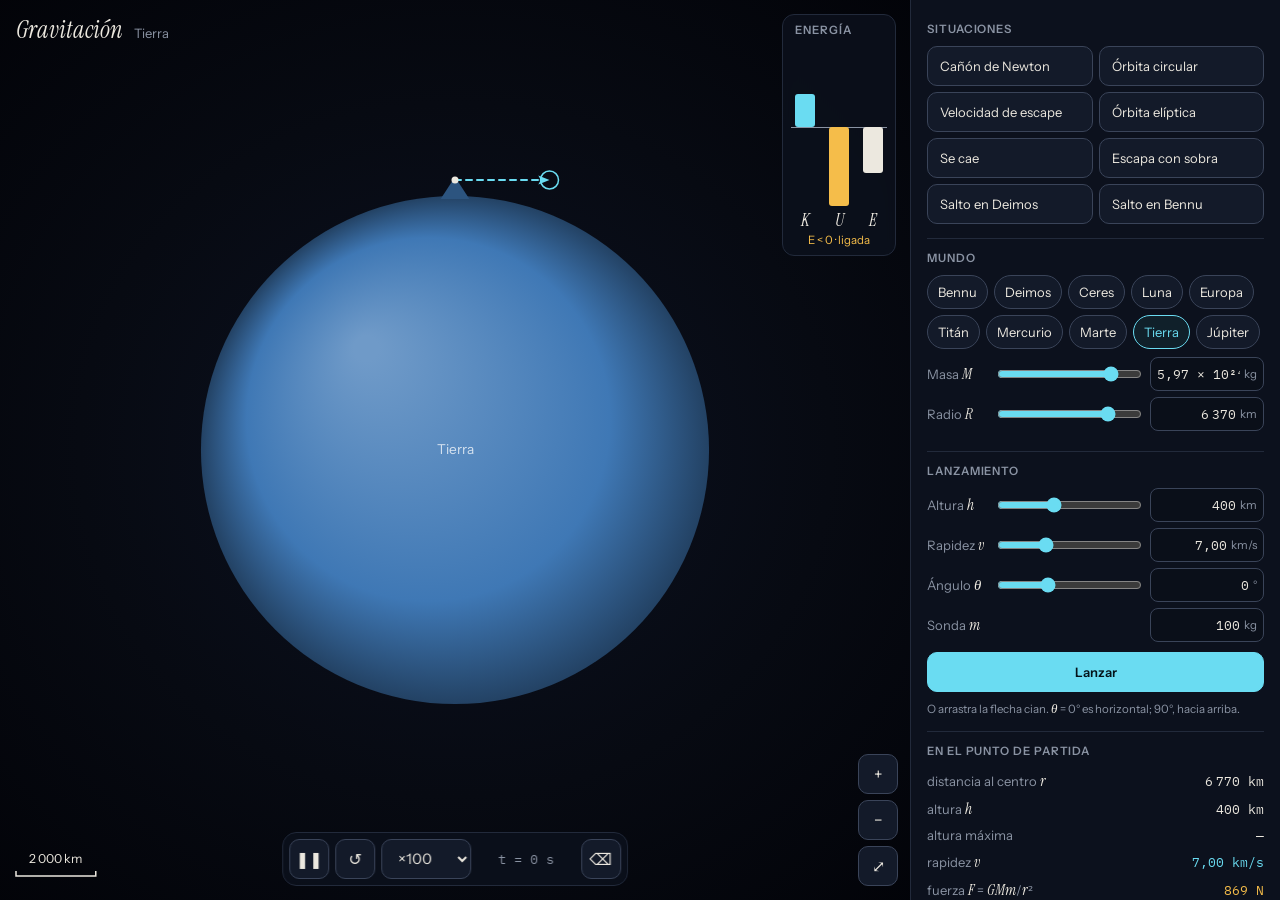
==== commit fcc003e7: "Versión en los enlaces a CSS y JS para que el celular no use una copia vieja Co-Authored-By: Claude " ====
--- a/index.html
+++ b/index.html
@@ -1,153 +1,154 @@
-<!doctype html>
-<html lang="es">
-<head>
-  <meta charset="utf-8">
-  <meta name="viewport" content="width=device-width, initial-scale=1, viewport-fit=cover">
-  <title>Gravitación</title>
-  <meta name="description" content="Lanza sondas alrededor de un mundo: fuerza, velocidad, órbitas, escape y energía. FIS093, UAI.">
-  <meta name="theme-color" content="#070a12">
-  <link rel="stylesheet" href="css/estilo.css">
-</head>
-<body>
-  <main class="app">
-    <section class="escena" aria-label="Simulación">
-      <canvas id="lienzo" aria-label="Mundo y sondas. Arrastra la flecha cian para lanzar."></canvas>
-      <header class="marca"><h1>Gravitación</h1><span id="nombreMundo"></span></header>
-      <div class="estado" id="estado" aria-live="polite"></div>
-
-      <!-- Barras de energía: K, U y E = K + U de la sonda elegida, con el cero al medio -->
-      <figure class="energia pista" id="energia" aria-label="Energía de la sonda">
-        <figcaption>Energía</figcaption>
-        <div class="barras">
-          <div class="barra" data-k="K"><div class="relleno c-k" id="bK"></div></div>
-          <div class="barra" data-k="U"><div class="relleno c-u" id="bU"></div></div>
-          <div class="barra" data-k="E"><div class="relleno c-e" id="bE"></div></div>
-        </div>
-        <p class="tipoE" id="tipoE"></p>
-      </figure>
-
-      <div class="zoom">
-        <button class="icono" id="acercar" aria-label="Acercar">+</button>
-        <button class="icono" id="alejar" aria-label="Alejar">−</button>
-        <button class="icono" id="encuadrar" aria-label="Encuadrar" title="Encuadrar">⤢</button>
-      </div>
-
-      <div class="tiempo">
-        <button class="icono" id="play" aria-label="Pausa">❚❚</button>
-        <button class="icono" id="reiniciar" aria-label="Reiniciar" title="Reiniciar">↺</button>
-        <select id="rapidezTiempo" aria-label="Rapidez del tiempo">
-          <option value="1">×1</option>
-          <option value="10">×10</option>
-          <option value="100">×100</option>
-          <option value="1000">×1000</option>
-          <option value="10000">×10⁴</option>
-          <option value="100000">×10⁵</option>
-        </select>
-        <span class="reloj" id="reloj">t = 0 s</span>
-        <button class="icono" id="borrar" aria-label="Borrar estelas" title="Borrar estelas">⌫</button>
-      </div>
-    </section>
-
-    <aside class="panel">
-      <section class="grupo solo-reto" id="grupoReto">
-        <h2>Reto</h2>
-        <p class="reto-texto">Encuentren la rapidez para una <b>órbita circular</b> y la rapidez para <b>escapar</b>. Prueben valores en <i class="serif">v</i>.</p>
-        <ol class="logros" id="logros"></ol>
-      </section>
-
-      <section class="grupo pista">
-        <h2>Situaciones</h2>
-        <div class="botones" id="situaciones"></div>
-      </section>
-
-      <section class="grupo" id="grupoMundo">
-        <h2>Mundo</h2>
-        <div class="chips" id="mundos" role="group" aria-label="Mundos con datos reales"></div>
-        <div class="control">
-          <label for="rangoM">Masa <i>M</i></label>
-          <input type="range" id="rangoM" min="0" max="1000" step="1">
-          <span class="campo"><input id="campoM" inputmode="decimal" aria-label="Masa del mundo en kg"><span class="u">kg</span></span>
-        </div>
-        <div class="control">
-          <label for="rangoR">Radio <i>R</i></label>
-          <input type="range" id="rangoR" min="0" max="1000" step="1">
-          <span class="campo"><input id="campoR" inputmode="decimal" aria-label="Radio del mundo en km"><span class="u">km</span></span>
-        </div>
-      </section>
-
-      <section class="grupo" id="grupoLanz">
-        <h2>Lanzamiento</h2>
-        <div class="control">
-          <label for="rangoH">Altura <i>h</i></label>
-          <input type="range" id="rangoH" min="0" max="1000" step="1">
-          <span class="campo"><input id="campoH" inputmode="decimal" aria-label="Altura de partida"><span class="u" id="uH">km</span></span>
-        </div>
-        <div class="control">
-          <label for="rangoV">Rapidez <i>v</i></label>
-          <input type="range" id="rangoV" min="0" max="1000" step="1">
-          <span class="campo"><input id="campoV" inputmode="decimal" aria-label="Rapidez de lanzamiento"><span class="u" id="uV">km/s</span></span>
-        </div>
-        <div class="control">
-          <label for="rangoA">Ángulo <i>θ</i></label>
-          <input type="range" id="rangoA" min="-90" max="180" step="1">
-          <span class="campo"><input id="campoA" inputmode="decimal" aria-label="Ángulo sobre la horizontal en grados"><span class="u">°</span></span>
-        </div>
-        <div class="control">
-          <label for="campoMs">Sonda <i>m</i></label>
-          <span></span>
-          <span class="campo"><input id="campoMs" inputmode="decimal" aria-label="Masa de la sonda en kg"><span class="u">kg</span></span>
-        </div>
-        <div class="fila">
-          <button class="principal" id="lanzar">Lanzar</button>
-        </div>
-        <p class="nota">O arrastra la flecha cian. <i class="serif">θ</i> = 0° es horizontal; 90°, hacia arriba.</p>
-      </section>
-
-      <section class="grupo" id="grupoDatos">
-        <h2 id="tituloDatos">Sonda</h2>
-        <div class="sondas" id="listaSondas" role="group" aria-label="Elegir sonda"></div>
-        <dl class="datos">
-          <div class="dato"><dt>distancia al centro <i>r</i></dt><dd id="dR">—</dd></div>
-          <div class="dato"><dt>altura <i>h</i></dt><dd id="dH">—</dd></div>
-          <div class="dato"><dt>altura máxima</dt><dd id="dHmax">—</dd></div>
-          <div class="dato"><dt>rapidez <i>v</i></dt><dd id="dV" class="c-vel">—</dd></div>
-          <div class="dato"><dt>fuerza <i>F</i> = <i>GMm</i>/<i>r</i>²</dt><dd id="dF" class="c-fuerza">—</dd></div>
-          <div class="dato pista"><dt>órbita circular √(<i>GM</i>/<i>r</i>)</dt><dd id="dVc">—</dd></div>
-          <div class="dato pista"><dt>escape √(2<i>GM</i>/<i>r</i>)</dt><dd id="dVe">—</dd></div>
-          <div class="dato pista sep"><dt>cinética <i>K</i> = ½<i>mv</i>²</dt><dd id="dK" class="c-k">—</dd></div>
-          <div class="dato pista"><dt>potencial <i>U</i> = −<i>GMm</i>/<i>r</i></dt><dd id="dU" class="c-u">—</dd></div>
-          <div class="dato pista"><dt>total <i>E</i> = <i>K</i> + <i>U</i></dt><dd id="dE">—</dd></div>
-        </dl>
-      </section>
-
-      <section class="grupo">
-        <h2>Ver</h2>
-        <div class="marcas">
-          <label><input type="checkbox" id="verFuerza" checked> <span class="c-fuerza">Fuerza</span></label>
-          <label><input type="checkbox" id="verVel" checked> <span class="c-vel">Velocidad</span></label>
-          <label><input type="checkbox" id="verCirculo"> Círculo a la altura actual</label>
-          <label><input type="checkbox" id="verRegla" checked> Regla</label>
-        </div>
-      </section>
-
-      <section class="grupo">
-        <h2>Opciones</h2>
-        <div class="marcas">
-          <label><input type="checkbox" id="optVarias"> Varias sondas</label>
-          <label><input type="checkbox" id="optReto"> Modo reto</label>
-          <label><input type="checkbox" id="optProyector"> Proyector</label>
-          <label><input type="checkbox" id="optClaro"> Tema claro</label>
-        </div>
-        <p class="nota">En la dirección: <code>?reto=1</code>, <code>?proyector=1</code>, <code>?tema=claro</code>, <code>?mundo=luna</code>, <code>?situacion=canon</code>.</p>
-      </section>
-    </aside>
-  </main>
-
-  <!-- Scripts clásicos (no módulos): así la página funciona abriendo index.html sin servidor. -->
-  <script src="js/fisica.js"></script>
-  <script src="js/mundos.js"></script>
-  <script src="js/formato.js"></script>
-  <script src="js/dibujo.js"></script>
-  <script src="js/app.js"></script>
-</body>
-</html>
+<!doctype html>
+<html lang="es">
+<head>
+  <meta charset="utf-8">
+  <meta name="viewport" content="width=device-width, initial-scale=1, viewport-fit=cover">
+  <title>Gravitación</title>
+  <meta name="description" content="Lanza sondas alrededor de un mundo: fuerza, velocidad, órbitas, escape y energía. FIS093, UAI.">
+  <meta name="theme-color" content="#070a12">
+  <link rel="stylesheet" href="css/estilo.css?v=2">
+</head>
+<body>
+  <main class="app">
+    <section class="escena" aria-label="Simulación">
+      <canvas id="lienzo" aria-label="Mundo y sondas. Arrastra la flecha cian para lanzar."></canvas>
+      <header class="marca"><h1>Gravitación</h1><span id="nombreMundo"></span></header>
+      <div class="estado" id="estado" aria-live="polite"></div>
+
+      <!-- Barras de energía: K, U y E = K + U de la sonda elegida, con el cero al medio -->
+      <figure class="energia pista" id="energia" aria-label="Energía de la sonda">
+        <figcaption>Energía</figcaption>
+        <div class="barras">
+          <div class="barra" data-k="K"><div class="relleno c-k" id="bK"></div></div>
+          <div class="barra" data-k="U"><div class="relleno c-u" id="bU"></div></div>
+          <div class="barra" data-k="E"><div class="relleno c-e" id="bE"></div></div>
+        </div>
+        <p class="tipoE" id="tipoE"></p>
+      </figure>
+
+      <div class="zoom">
+        <button class="icono" id="acercar" aria-label="Acercar">+</button>
+        <button class="icono" id="alejar" aria-label="Alejar">−</button>
+        <button class="icono" id="encuadrar" aria-label="Encuadrar" title="Encuadrar">⤢</button>
+      </div>
+
+      <div class="tiempo">
+        <button class="icono" id="play" aria-label="Pausa">❚❚</button>
+        <button class="icono" id="reiniciar" aria-label="Reiniciar" title="Reiniciar">↺</button>
+        <select id="rapidezTiempo" aria-label="Rapidez del tiempo">
+          <option value="1">×1</option>
+          <option value="10">×10</option>
+          <option value="100">×100</option>
+          <option value="1000">×1000</option>
+          <option value="10000">×10⁴</option>
+          <option value="100000">×10⁵</option>
+        </select>
+        <span class="reloj" id="reloj">t = 0 s</span>
+        <button class="icono" id="borrar" aria-label="Borrar estelas" title="Borrar estelas">⌫</button>
+      </div>
+    </section>
+
+    <aside class="panel">
+      <section class="grupo solo-reto" id="grupoReto">
+        <h2>Reto</h2>
+        <p class="reto-texto">Encuentren la rapidez para una <b>órbita circular</b> y la rapidez para <b>escapar</b>. Prueben valores en <i class="serif">v</i>.</p>
+        <ol class="logros" id="logros"></ol>
+      </section>
+
+      <section class="grupo pista">
+        <h2>Situaciones</h2>
+        <div class="botones" id="situaciones"></div>
+      </section>
+
+      <section class="grupo" id="grupoMundo">
+        <h2>Mundo</h2>
+        <div class="chips" id="mundos" role="group" aria-label="Mundos con datos reales"></div>
+        <div class="control">
+          <label for="rangoM">Masa <i>M</i></label>
+          <input type="range" id="rangoM" min="0" max="1000" step="1">
+          <span class="campo"><input id="campoM" inputmode="decimal" aria-label="Masa del mundo en kg"><span class="u">kg</span></span>
+        </div>
+        <div class="control">
+          <label for="rangoR">Radio <i>R</i></label>
+          <input type="range" id="rangoR" min="0" max="1000" step="1">
+          <span class="campo"><input id="campoR" inputmode="decimal" aria-label="Radio del mundo en km"><span class="u">km</span></span>
+        </div>
+      </section>
+
+      <section class="grupo" id="grupoLanz">
+        <h2>Lanzamiento</h2>
+        <div class="control">
+          <label for="rangoH">Altura <i>h</i></label>
+          <input type="range" id="rangoH" min="0" max="1000" step="1">
+          <span class="campo"><input id="campoH" inputmode="decimal" aria-label="Altura de partida"><span class="u" id="uH">km</span></span>
+        </div>
+        <div class="control">
+          <label for="rangoV">Rapidez <i>v</i></label>
+          <input type="range" id="rangoV" min="0" max="1000" step="1">
+          <span class="campo"><input id="campoV" inputmode="decimal" aria-label="Rapidez de lanzamiento"><span class="u" id="uV">km/s</span></span>
+        </div>
+        <div class="control">
+          <label for="rangoA">Ángulo <i>θ</i></label>
+          <input type="range" id="rangoA" min="-90" max="180" step="1">
+          <span class="campo"><input id="campoA" inputmode="decimal" aria-label="Ángulo sobre la horizontal en grados"><span class="u">°</span></span>
+        </div>
+        <div class="control">
+          <label for="campoMs">Sonda <i>m</i></label>
+          <span></span>
+          <span class="campo"><input id="campoMs" inputmode="decimal" aria-label="Masa de la sonda en kg"><span class="u">kg</span></span>
+        </div>
+        <div class="fila">
+          <button class="principal" id="lanzar">Lanzar</button>
+        </div>
+        <p class="nota">O arrastra la flecha cian. <i class="serif">θ</i> = 0° es horizontal; 90°, hacia arriba.</p>
+      </section>
+
+      <section class="grupo" id="grupoDatos">
+        <h2 id="tituloDatos">Sonda</h2>
+        <div class="sondas" id="listaSondas" role="group" aria-label="Elegir sonda"></div>
+        <dl class="datos">
+          <div class="dato"><dt>distancia al centro <i>r</i></dt><dd id="dR">—</dd></div>
+          <div class="dato"><dt>altura <i>h</i></dt><dd id="dH">—</dd></div>
+          <div class="dato"><dt>altura máxima</dt><dd id="dHmax">—</dd></div>
+          <div class="dato"><dt>rapidez <i>v</i></dt><dd id="dV" class="c-vel">—</dd></div>
+          <div class="dato"><dt>fuerza <i>F</i> = <i>GMm</i>/<i>r</i>²</dt><dd id="dF" class="c-fuerza">—</dd></div>
+          <div class="dato pista"><dt>órbita circular √(<i>GM</i>/<i>r</i>)</dt><dd id="dVc">—</dd></div>
+          <div class="dato pista"><dt>escape √(2<i>GM</i>/<i>r</i>)</dt><dd id="dVe">—</dd></div>
+          <div class="dato pista sep"><dt>cinética <i>K</i> = ½<i>mv</i>²</dt><dd id="dK" class="c-k">—</dd></div>
+          <div class="dato pista"><dt>potencial <i>U</i> = −<i>GMm</i>/<i>r</i></dt><dd id="dU" class="c-u">—</dd></div>
+          <div class="dato pista"><dt>total <i>E</i> = <i>K</i> + <i>U</i></dt><dd id="dE">—</dd></div>
+        </dl>
+      </section>
+
+      <section class="grupo">
+        <h2>Ver</h2>
+        <div class="marcas">
+          <label><input type="checkbox" id="verFuerza" checked> <span class="c-fuerza">Fuerza</span></label>
+          <label><input type="checkbox" id="verVel" checked> <span class="c-vel">Velocidad</span></label>
+          <label><input type="checkbox" id="verCirculo"> Círculo a la altura actual</label>
+          <label><input type="checkbox" id="verRegla" checked> Regla</label>
+        </div>
+      </section>
+
+      <section class="grupo">
+        <h2>Opciones</h2>
+        <div class="marcas">
+          <label><input type="checkbox" id="optVarias"> Varias sondas</label>
+          <label><input type="checkbox" id="optReto"> Modo reto</label>
+          <label><input type="checkbox" id="optProyector"> Proyector</label>
+          <label><input type="checkbox" id="optClaro"> Tema claro</label>
+        </div>
+        <p class="nota">En la dirección: <code>?reto=1</code>, <code>?proyector=1</code>, <code>?tema=claro</code>, <code>?mundo=luna</code>, <code>?situacion=canon</code>.</p>
+      </section>
+    </aside>
+  </main>
+
+  <!-- Scripts clásicos (no módulos): así la página funciona abriendo index.html sin servidor. -->
+  <!-- ?v=2: al cambiar el código, subir el número para que el navegador no use la copia vieja -->
+  <script src="js/fisica.js?v=2"></script>
+  <script src="js/mundos.js?v=2"></script>
+  <script src="js/formato.js?v=2"></script>
+  <script src="js/dibujo.js?v=2"></script>
+  <script src="js/app.js?v=2"></script>
+</body>
+</html>
